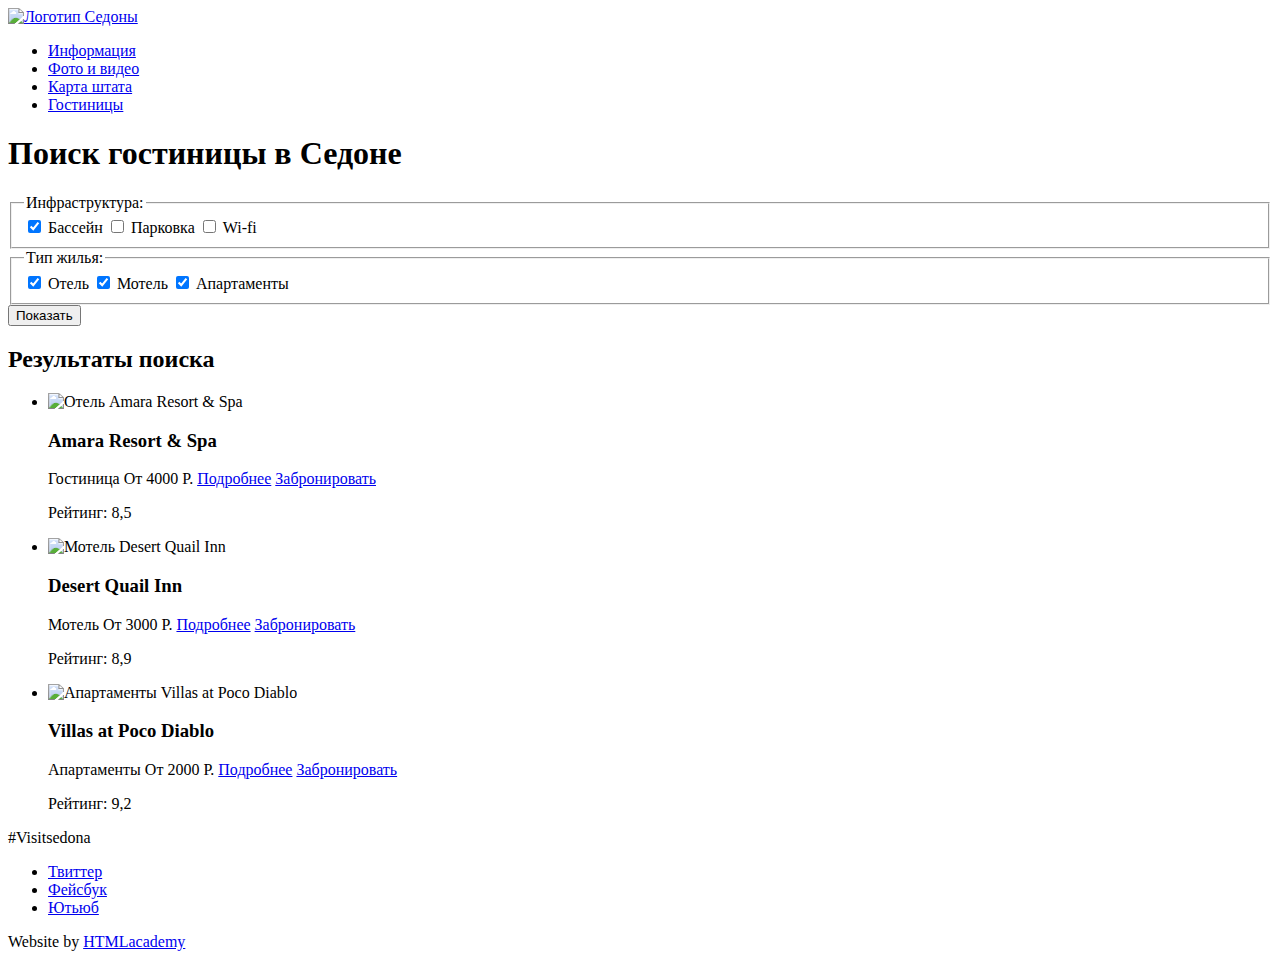
==== catalog.html @ b521d6c6 "Update catalog.html" ====
<!DOCTYPE html>
<html lang="ru">

<head>
    <meta charset="UTF-8">
    <title>Седона</title>
</head>

<body>
    <header class="main-header">
        <a href="index.html">
            <img src="#" width="137" height="70" alt="Логотип Седоны">
        </a>
        <nav class="main-navigation">
            <ul class="navigation-list">
                <li><a href="#">Информация</a></li>
                <li><a href="#">Фото и видео</a></li>
                <li><a href="#">Карта штата</a></li>
                <li><a href="#">Гостиницы</a></li>
            </ul>
        </nav>
    </header>

    <main class="catalog">
        <h1 class="visually-hidden">Поиск гостиницы в Седоне</h1>

        <section class="catalog-search">
            <!-- Фильтры поиска -->
            <form action="#" method="GET" class="search-filters" name="filters">
                <fieldset class="filter-infrastructure">
                    <legend class="filter-infrastructure-title">Инфраструктура:</legend>
                    <input id="pool-checkbox" type="checkbox" checked name="pool">
                    <label for="pool-checkbox">Бассейн</label>
                    <input id="parking-checkbox" type="checkbox" name="parking">
                    <label for="parking-checkbox">Парковка</label>
                    <input id="wifi-checkbox" type="checkbox"  name="wi-fi">
                    <label for="wifi-checkbox">Wi-fi</label>
                </fieldset>
                
                <fieldset class="filter-accommodation">
                    <legend class="filter-accommodation-title">Тип жилья:</legend>
                    <input id="hotel-checkbox" type="checkbox" checked name="hotel">
                    <label for="hotel-checkbox">Отель</label>
                    <input id="motel-checkbox" type="checkbox" checked name="motel">
                    <label for="motel-checkbox">Мотель</label>
                    <input id="apartments-checkbox" type="checkbox" checked name="apartments">
                    <label for="apartments-checkbox">Апартаменты</label> 
                </fieldset>
                <!-- Тут будет рейндж по стоимости в сутки -->
                <button type="submit">Показать</button>
            </form>
            
            <section class="search-sort">
                <!-- Тут будет сортировка по цене etc. -->
            </section>


            <h2 class="visually-hidden">Результаты поиска</h2>
            <ul class="search-results">
                <li class="search-results-item">
                    <article class="results-item-card">
                        <img src="#" width="135" height="90" alt="Отель Amara Resort & Spa">
                        <h3 class="item-card-title">Amara Resort & Spa</h3>
                        <span class="item-card-type">Гостиница</span>
                        <span class="item-card-cost">От 4000 Р.</span>
                        <a href="#" class="btn card-detail-btn">Подробнее</a>
                        <a href="#" class="btn card-book-btn">Забронировать</a>
                        <div class="results-item-rating">
                            <p class="item-rating-stars"></p>
                            <p class="item-rating-numbers">Рейтинг: 8,5</p>
                        </div>
                    </article>
                </li>
                <li class="search-results-item">
                    <article class="results-item-card">
                        <img src="#" width="135" height="90" alt="Мотель Desert Quail Inn">
                        <h3 class="item-card-title">Desert Quail Inn</h3>
                        <span class="item-card-type">Мотель</span>
                        <span class="item-card-cost">От 3000 Р.</span>
                        <a href="#" class="btn card-detail-btn">Подробнее</a>
                        <a href="#" class="btn card-book-btn">Забронировать</a>
                        <div class="results-item-rating">
                            <p class="item-rating-stars"></p>
                            <p class="item-rating-numbers">Рейтинг: 8,9</p>
                        </div>
                    </article>
                </li>
                <li class="search-results-item">
                    <article class="results-item-card">
                        <img src="#" width="135" height="90" alt="Апартаменты Villas at Poco Diablo">
                        <h3 class="item-card-title">Villas at Poco Diablo</h3>
                        <span class="item-card-type">Апартаменты</span>
                        <span class="item-card-cost">От 2000 Р.</span>
                        <a href="#" class="btn card-detail-btn">Подробнее</a>
                        <a href="#" class="btn card-book-btn">Забронировать</a>
                        <div class="results-item-rating">
                            <p class="item-rating-stars"></p>
                            <p class="item-rating-numbers">Рейтинг: 9,2</p>
                        </div>
                    </article>
                </li>
            </ul>
        </section>
    </main>
    <footer class="main-footer">
        <p class="social-tag">#Visitsedona</p>
        <ul class="socail-contacts">
            <li class="social-btn"><a href="#">Твиттер</a></li>
            <li class="social-btn"><a href="#">Фейсбук</a></li>
            <li class="social-btn"><a href="#">Ютьюб</a></li>
        </ul>
        <p class="copyright">
            <span>Website by</span>
            <a href="https://htmlacademy.ru/intensive/htmlcss">HTMLacademy</a>
        </p>
    </footer>
</body>
</html>
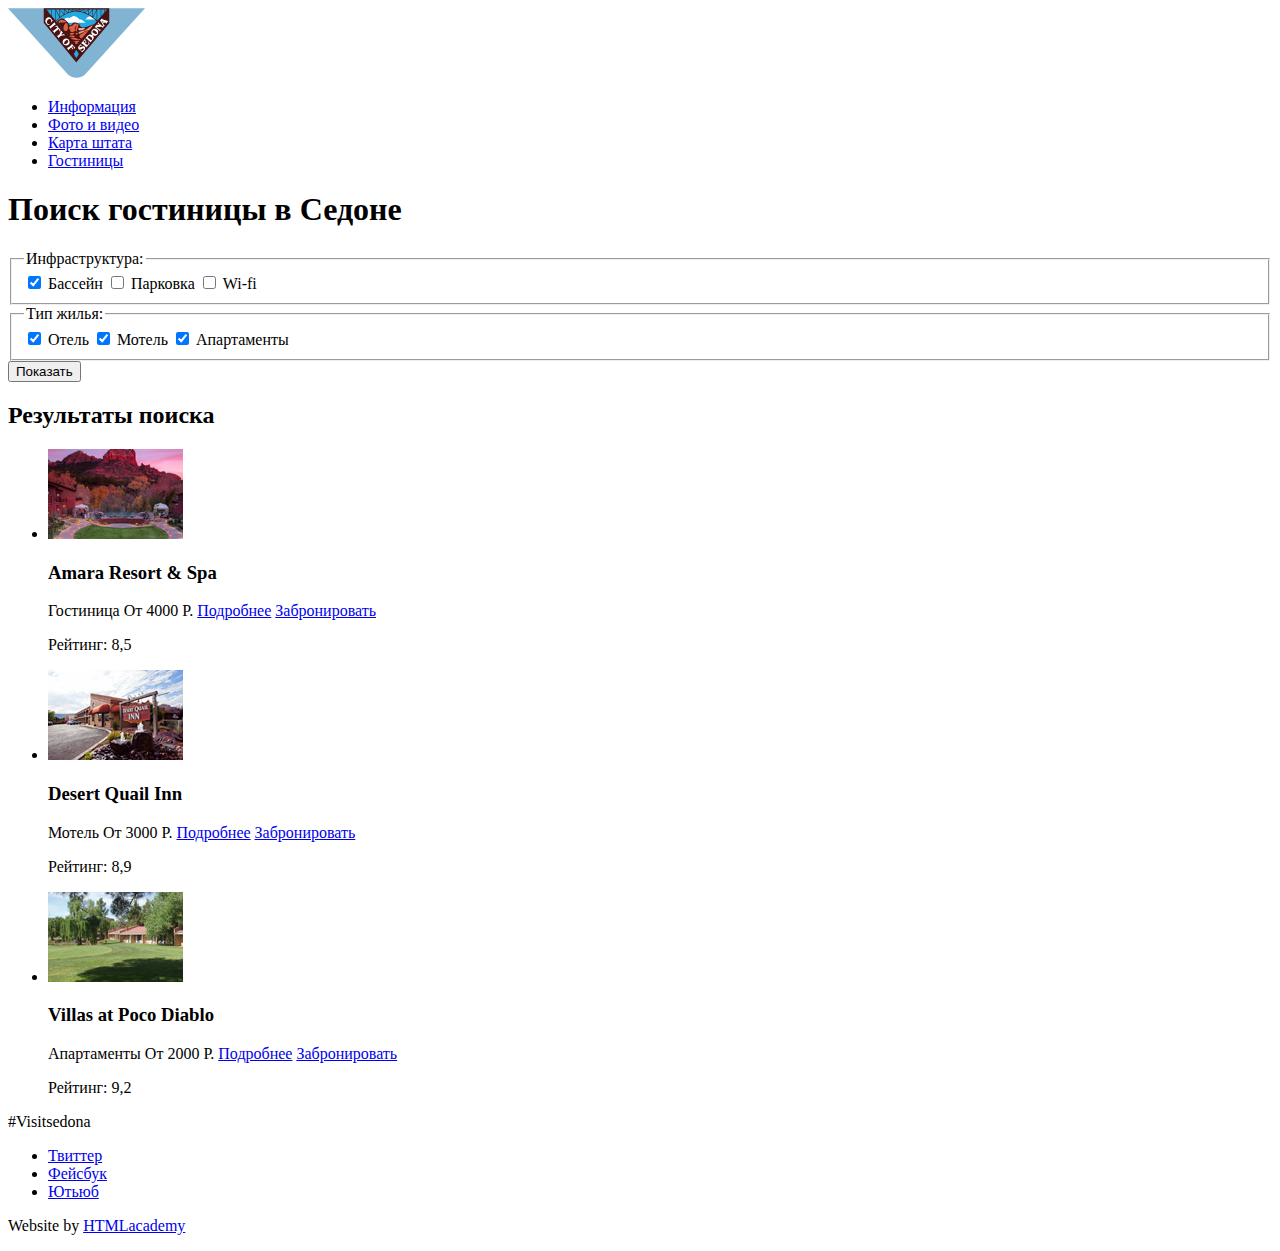
==== commit 1d23e82f: "Добавляет контентные изображения" ====
--- a/catalog.html
+++ b/catalog.html
@@ -9,7 +9,7 @@
 <body>
     <header class="main-header">
         <a href="index.html">
-            <img src="#" width="137" height="70" alt="Логотип Седоны">
+            <img src="img/logo-sedona.svg" width="137" height="70" alt="Логотип Седоны">
         </a>
         <nav class="main-navigation">
             <ul class="navigation-list">
@@ -59,7 +59,7 @@
             <ul class="search-results">
                 <li class="search-results-item">
                     <article class="results-item-card">
-                        <img src="#" width="135" height="90" alt="Отель Amara Resort & Spa">
+                        <img src="img/amara-resort.jpg" width="135" height="90" alt="Отель Amara Resort & Spa">
                         <h3 class="item-card-title">Amara Resort & Spa</h3>
                         <span class="item-card-type">Гостиница</span>
                         <span class="item-card-cost">От 4000 Р.</span>
@@ -73,7 +73,7 @@
                 </li>
                 <li class="search-results-item">
                     <article class="results-item-card">
-                        <img src="#" width="135" height="90" alt="Мотель Desert Quail Inn">
+                        <img src="img/desert-quail.jpg" width="135" height="90" alt="Мотель Desert Quail Inn">
                         <h3 class="item-card-title">Desert Quail Inn</h3>
                         <span class="item-card-type">Мотель</span>
                         <span class="item-card-cost">От 3000 Р.</span>
@@ -87,7 +87,7 @@
                 </li>
                 <li class="search-results-item">
                     <article class="results-item-card">
-                        <img src="#" width="135" height="90" alt="Апартаменты Villas at Poco Diablo">
+                        <img src="img/villas.jpg" width="135" height="90" alt="Апартаменты Villas at Poco Diablo">
                         <h3 class="item-card-title">Villas at Poco Diablo</h3>
                         <span class="item-card-type">Апартаменты</span>
                         <span class="item-card-cost">От 2000 Р.</span>
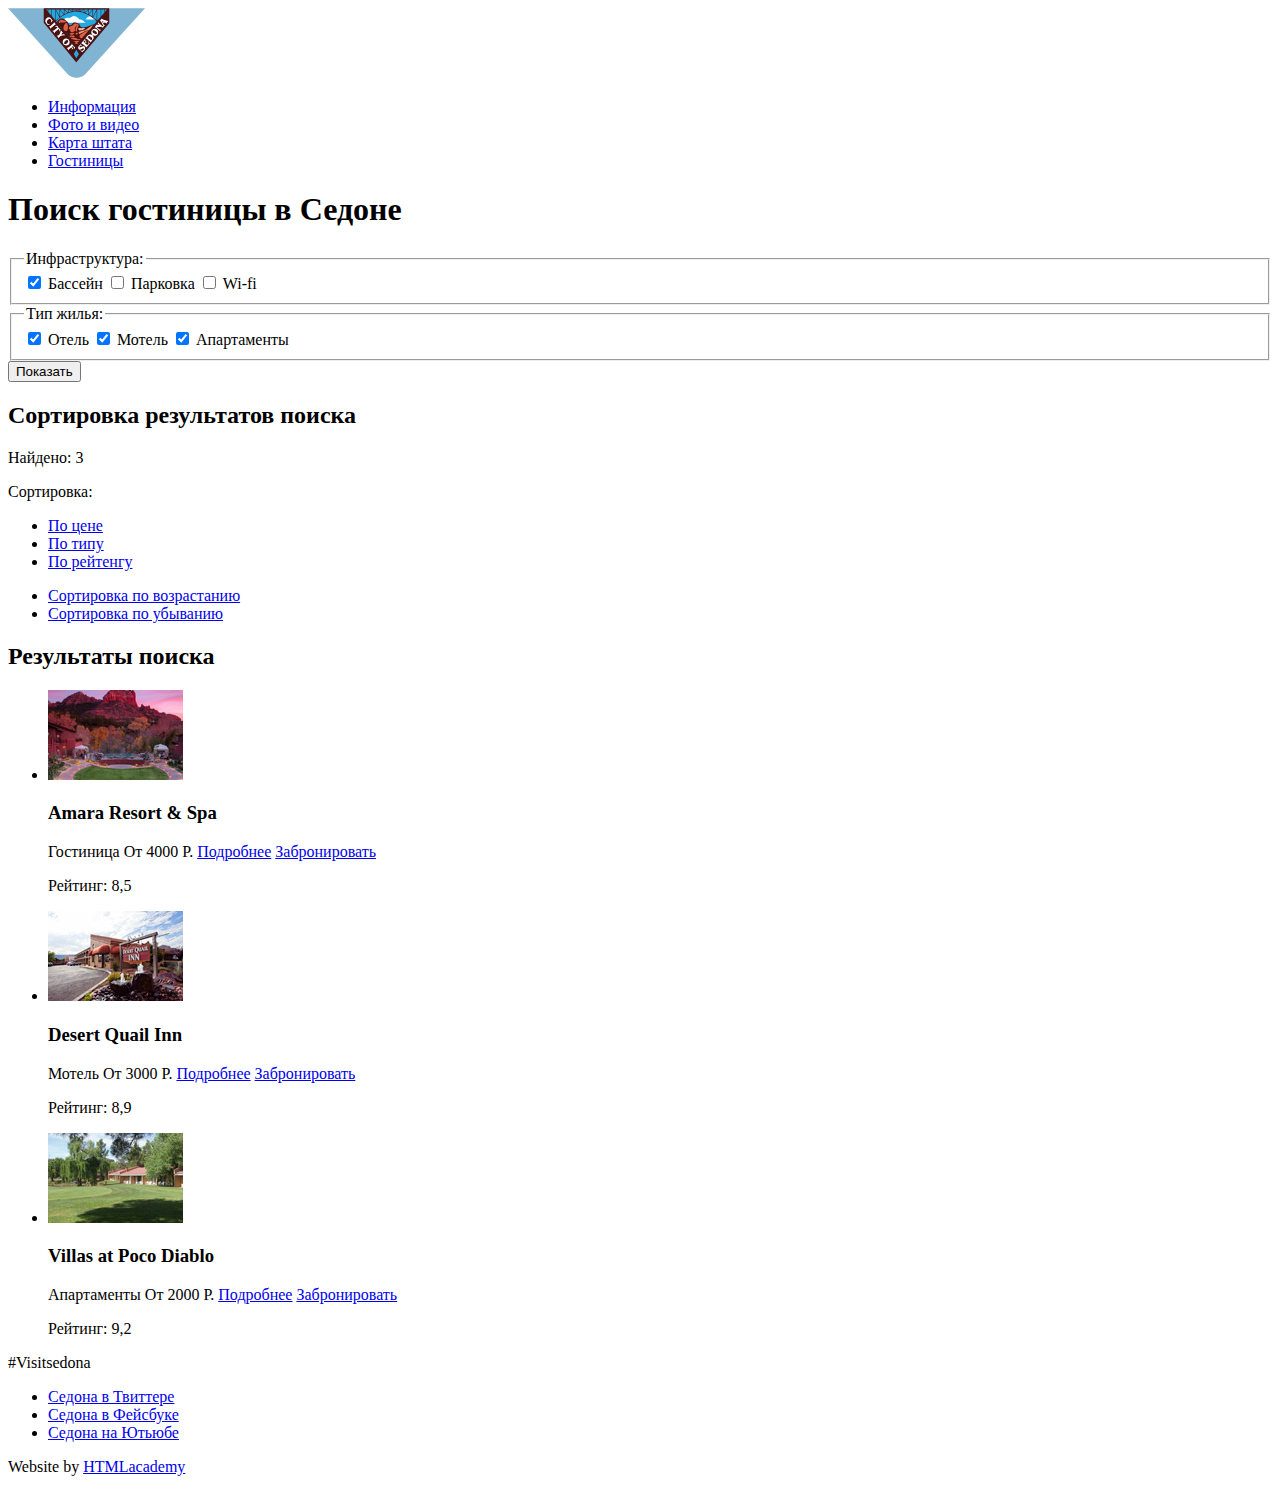
==== commit 9fcf0f70: "Update catalog.html" ====
--- a/catalog.html
+++ b/catalog.html
@@ -3,7 +3,7 @@
 
 <head>
     <meta charset="UTF-8">
-    <title>Седона</title>
+    <title>Седона каталог</title>
 </head>
 
 <body>
@@ -26,17 +26,17 @@
 
         <section class="catalog-search">
             <!-- Фильтры поиска -->
-            <form action="#" method="GET" class="search-filters" name="filters">
+            <form action="https://echo.htmlacademy.ru" method="GET" class="search-filters" name="filters">
                 <fieldset class="filter-infrastructure">
                     <legend class="filter-infrastructure-title">Инфраструктура:</legend>
                     <input id="pool-checkbox" type="checkbox" checked name="pool">
                     <label for="pool-checkbox">Бассейн</label>
                     <input id="parking-checkbox" type="checkbox" name="parking">
                     <label for="parking-checkbox">Парковка</label>
-                    <input id="wifi-checkbox" type="checkbox"  name="wi-fi">
+                    <input id="wifi-checkbox" type="checkbox" name="wi-fi">
                     <label for="wifi-checkbox">Wi-fi</label>
                 </fieldset>
-                
+
                 <fieldset class="filter-accommodation">
                     <legend class="filter-accommodation-title">Тип жилья:</legend>
                     <input id="hotel-checkbox" type="checkbox" checked name="hotel">
@@ -44,14 +44,26 @@
                     <input id="motel-checkbox" type="checkbox" checked name="motel">
                     <label for="motel-checkbox">Мотель</label>
                     <input id="apartments-checkbox" type="checkbox" checked name="apartments">
-                    <label for="apartments-checkbox">Апартаменты</label> 
+                    <label for="apartments-checkbox">Апартаменты</label>
                 </fieldset>
                 <!-- Тут будет рейндж по стоимости в сутки -->
                 <button type="submit">Показать</button>
             </form>
-            
-            <section class="search-sort">
-                <!-- Тут будет сортировка по цене etc. -->
+
+            <!--  сортировка по цене etc. -->
+            <section class="search-results-sort">
+                <h2 class="visually-hidden">Сортировка результатов поиска</h2>
+                <p class="results-sort-found">Найдено: 3</p>
+                <p class="results-sort-type">Сортировка:</p>
+                <ul class="sort-type-list">
+                    <li class="sort-type-item"><a href="#" class="sort-type-item-selected">По цене</a></li>
+                    <li class="sort-type-item"><a href="#">По типу</a></li>
+                    <li class="sort-type-item"><a href="#">По рейтенгу</a></li>
+                </ul>
+                <ul class="sort-buttons">
+                    <li class="sort-btn sort-low-to-hight"><a href="#">Сортировка по возрастанию</a></li>
+                    <li class="sort-btn sort-hight-to-low"><a href="#">Сортировка по убыванию</a></li>
+                </ul>
             </section>
 
 
@@ -105,9 +117,9 @@
     <footer class="main-footer">
         <p class="social-tag">#Visitsedona</p>
         <ul class="socail-contacts">
-            <li class="social-btn"><a href="#">Твиттер</a></li>
-            <li class="social-btn"><a href="#">Фейсбук</a></li>
-            <li class="social-btn"><a href="#">Ютьюб</a></li>
+            <li class="social-btn"><a href="#">Седона в Твиттере</a></li>
+            <li class="social-btn"><a href="#">Седона в Фейсбуке</a></li>
+            <li class="social-btn"><a href="#">Седона на Ютьюбе</a></li>
         </ul>
         <p class="copyright">
             <span>Website by</span>
@@ -115,4 +127,5 @@
         </p>
     </footer>
 </body>
+
 </html>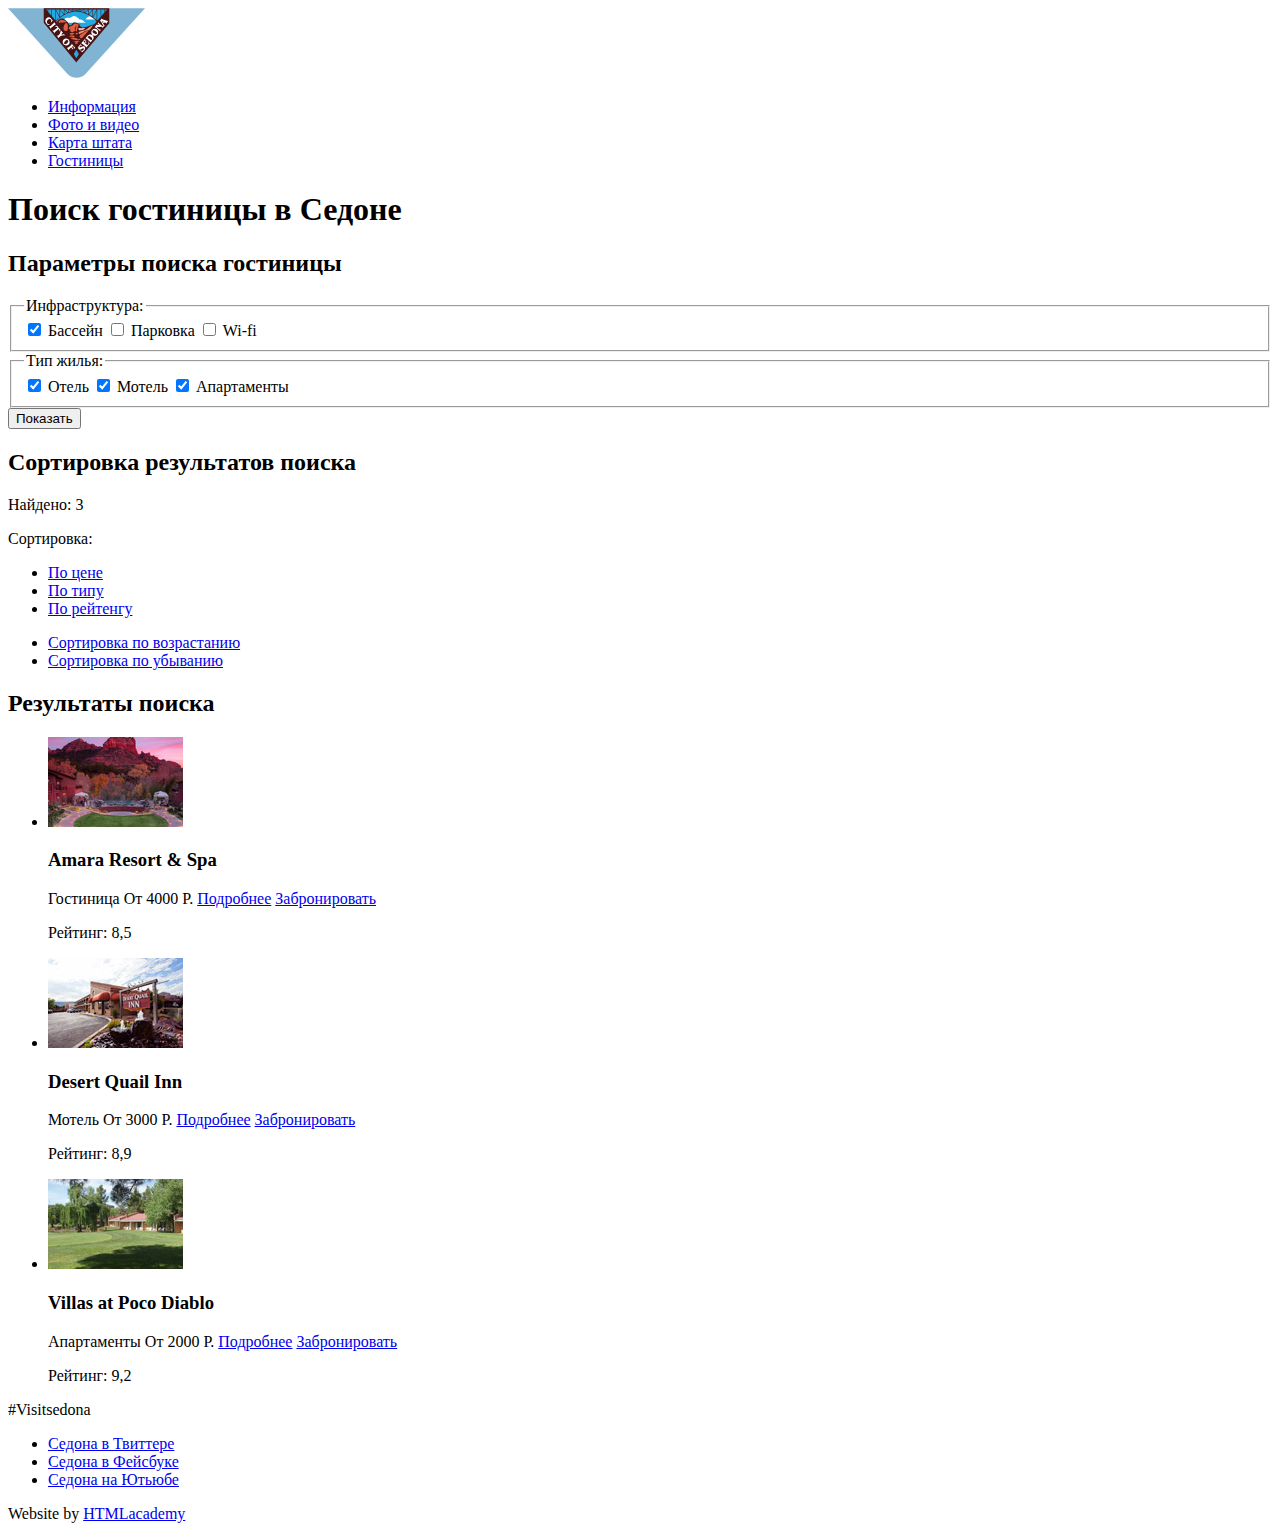
==== commit aba93ef3: "Update catalog.html" ====
--- a/catalog.html
+++ b/catalog.html
@@ -24,8 +24,9 @@
     <main class="catalog">
         <h1 class="visually-hidden">Поиск гостиницы в Седоне</h1>
 
+         <!-- Фильтры поиска -->
         <section class="catalog-search">
-            <!-- Фильтры поиска -->
+        <h2 class="visually-hidden">Параметры поиска гостиницы</h2>
             <form action="https://echo.htmlacademy.ru" method="GET" class="search-filters" name="filters">
                 <fieldset class="filter-infrastructure">
                     <legend class="filter-infrastructure-title">Инфраструктура:</legend>
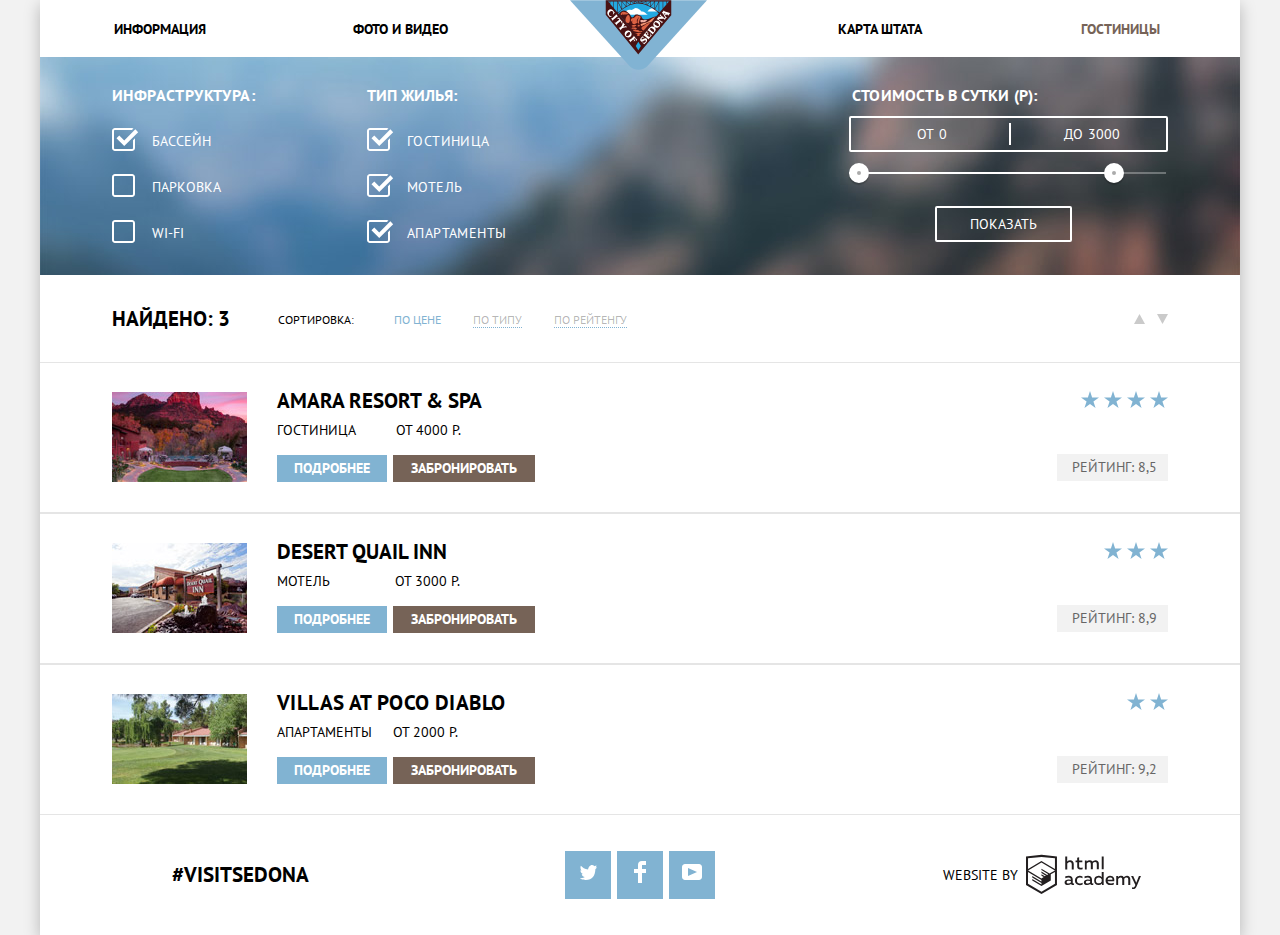
==== commit 37d63a61: "добавляет чекбоксы и фильтр" ====
--- a/catalog.html
+++ b/catalog.html
@@ -4,129 +4,219 @@
 <head>
     <meta charset="UTF-8">
     <title>Седона каталог</title>
+    <link href="css/normalize.css" rel="stylesheet">
+    <link href="css/index.css" rel="stylesheet">
+    <link href="https://fonts.googleapis.com/css?family=PT+Sans:400,700" rel="stylesheet">
 </head>
 
 <body>
-    <header class="main-header">
-        <a href="index.html">
-            <img src="img/logo-sedona.svg" width="137" height="70" alt="Логотип Седоны">
-        </a>
-        <nav class="main-navigation">
-            <ul class="navigation-list">
-                <li><a href="#">Информация</a></li>
-                <li><a href="#">Фото и видео</a></li>
-                <li><a href="#">Карта штата</a></li>
-                <li><a href="#">Гостиницы</a></li>
-            </ul>
-        </nav>
-    </header>
-
-    <main class="catalog">
-        <h1 class="visually-hidden">Поиск гостиницы в Седоне</h1>
-
-         <!-- Фильтры поиска -->
-        <section class="catalog-search">
-        <h2 class="visually-hidden">Параметры поиска гостиницы</h2>
-            <form action="https://echo.htmlacademy.ru" method="GET" class="search-filters" name="filters">
-                <fieldset class="filter-infrastructure">
-                    <legend class="filter-infrastructure-title">Инфраструктура:</legend>
-                    <input id="pool-checkbox" type="checkbox" checked name="pool">
-                    <label for="pool-checkbox">Бассейн</label>
-                    <input id="parking-checkbox" type="checkbox" name="parking">
-                    <label for="parking-checkbox">Парковка</label>
-                    <input id="wifi-checkbox" type="checkbox" name="wi-fi">
-                    <label for="wifi-checkbox">Wi-fi</label>
-                </fieldset>
-
-                <fieldset class="filter-accommodation">
-                    <legend class="filter-accommodation-title">Тип жилья:</legend>
-                    <input id="hotel-checkbox" type="checkbox" checked name="hotel">
-                    <label for="hotel-checkbox">Отель</label>
-                    <input id="motel-checkbox" type="checkbox" checked name="motel">
-                    <label for="motel-checkbox">Мотель</label>
-                    <input id="apartments-checkbox" type="checkbox" checked name="apartments">
-                    <label for="apartments-checkbox">Апартаменты</label>
-                </fieldset>
-                <!-- Тут будет рейндж по стоимости в сутки -->
-                <button type="submit">Показать</button>
-            </form>
-
-            <!--  сортировка по цене etc. -->
-            <section class="search-results-sort">
-                <h2 class="visually-hidden">Сортировка результатов поиска</h2>
-                <p class="results-sort-found">Найдено: 3</p>
-                <p class="results-sort-type">Сортировка:</p>
-                <ul class="sort-type-list">
-                    <li class="sort-type-item"><a href="#" class="sort-type-item-selected">По цене</a></li>
-                    <li class="sort-type-item"><a href="#">По типу</a></li>
-                    <li class="sort-type-item"><a href="#">По рейтенгу</a></li>
+    <div class="layout">
+        <header class="main-header">
+            <a href="index.html" class="logo">
+                <img src="img/logo-sedona.svg" width="137" height="70" alt="Логотип Седоны">
+            </a>
+            <nav class="main-navigation">
+                <ul class="navigation-list">
+                    <li><a href="#">Информация</a></li>
+                    <li><a href="#">Фото и видео</a></li>
+                    <li></li>
+                    <li><a href="#">Карта штата</a></li>
+                    <li><a href="#" class="active">Гостиницы</a></li>
                 </ul>
-                <ul class="sort-buttons">
-                    <li class="sort-btn sort-low-to-hight"><a href="#">Сортировка по возрастанию</a></li>
-                    <li class="sort-btn sort-hight-to-low"><a href="#">Сортировка по убыванию</a></li>
+            </nav>
+        </header>
+
+        <main class="inner-page">
+            <h1 class="visually-hidden">Поиск гостиницы в Седоне</h1>
+
+            <!-- Фильтры поиска -->
+            <section class="catalog-search">
+                <h2 class="visually-hidden">Параметры поиска гостиницы</h2>
+                <form action="https://echo.htmlacademy.ru" method="GET" class="search-filters" name="filters">
+                    <div class="filter-column">
+                        <fieldset class="filter-infrastructure">
+                            <legend class="filter-infrastructure-title">Инфраструктура:</legend>
+                            <ul class="filter-infrastructure-list">
+                                <li class="filter-infrastructure-item">
+                                    <input class="visually-hidden filter-checkbox" id="pool-checkbox" type="checkbox" checked name="pool">
+                                    <label for="pool-checkbox">Бассейн</label>
+                                </li>
+                                <li class="filter-infrastructure-item">
+                                    <input class="visually-hidden filter-checkbox" id="parking-checkbox" type="checkbox" name="parking">
+                                    <label for="parking-checkbox">Парковка</label>
+                                </li>
+                                <li class="filter-infrastructure-item">
+                                    <input class="visually-hidden filter-checkbox" id="wifi-checkbox" type="checkbox" name="wi-fi">
+                                    <label for="wifi-checkbox">Wi-fi</label>
+                                </li>
+                            </ul>
+                        </fieldset>
+
+                        <fieldset class="filter-accommodation">
+                            <legend class="filter-accommodation-title">Тип жилья:</legend>
+                            <ul class="filter-accommodation-list">
+                                <li class="filter-accommodation-item">
+                                    <input class="visually-hidden filter-checkbox" id="hotel-checkbox" type="checkbox" checked name="hotel">
+                                    <label for="hotel-checkbox">Гостиница</label>
+                                </li>
+                                <li class="filter-accommodation-item">
+                                    <input class="visually-hidden filter-checkbox" id="motel-checkbox" type="checkbox" checked name="motel">
+                                    <label for="motel-checkbox">Мотель</label>
+                                </li>
+                                <li class="filter-accommodation-item">
+                                    <input class="visually-hidden filter-checkbox" id="apartments-checkbox" type="checkbox" checked name="apartments">
+                                    <label for="apartments-checkbox">Апартаменты</label>
+                                </li>
+                            </ul>
+                        </fieldset>
+                    </div>
+                    <!-- Тут будет рейндж по стоимости в сутки -->
+                    <div class="filter-range">
+                        <div class="range-title">Стоимость в сутки (Р):</div>
+                        <div class="prise-controls">
+                            <label>От<input type="text" name="min-price" class="min-price" value="0"></label>
+                            <label>До<input type="text" name="max-price" class="max-price" value="3000"></label>
+                        </div>
+                        <div class="range-controls">
+                            <div class="scale">
+                                <div class="bar"></div>
+                            </div>
+                            <div class="range-toggle toggle-min"></div>
+                            <div class="range-toggle toggle-max"></div>
+                        </div>
+                        <button type="submit" class="btn filter-btn">Показать</button>
+                    </div>
+                </form>
+
+                <!--  сортировка по цене etc. -->
+                <section class="search-results-sort">
+                    <h2 class="visually-hidden">Сортировка результатов поиска</h2>
+                    <p class="results-sort-found">Найдено: 3</p>
+                    <p class="results-sort-type">Сортировка:</p>
+                    <ul class="sort-type-list">
+                        <li class="sort-type-item"><a href="#" class="sort-type-item-selected">По цене</a></li>
+                        <li class="sort-type-item"><a href="#">По типу</a></li>
+                        <li class="sort-type-item"><a href="#">По рейтенгу</a></li>
+                    </ul>
+                    <ul class="sort-buttons">
+                        <li class="sort-btn sort-low-to-hight">
+                            <a href="#" class="sort-btn-link">
+                                <span class="visually-hidden">Сортировка по возрастанию</span>
+                                <svg xmlns="http://www.w3.org/2000/svg" width="11" height="10" viewBox="0 0 11 10"><path fill="#cacaca" d="M5.5 0L0 10h11z"/></svg>
+                            </a>
+                        </li>
+                        <li class="sort-btn sort-hight-to-low">
+                            <a href="#" class="sort-btn-link">
+                                <span class="visually-hidden">Сортировка по убыванию</span>
+                                <svg xmlns="http://www.w3.org/2000/svg" width="11" height="10" viewBox="0 0 11 10"><path fill="#cacaca" d="M5.5 10L0 0h11"/></svg>
+                            </a>
+                        </li>
+                    </ul>
+                </section>
+
+
+                <h2 class="visually-hidden">Результаты поиска</h2>
+                <ul class="search-results">
+                    <li class="search-results-item">
+                        <article class="results-item-card">
+                            <div class="item-card-column">
+                                <img src="img/amara-resort.jpg" width="135" height="90" alt="Отель Amara Resort & Spa">
+                                <div class="item-card-inner-wrapper">
+                                    <h3 class="item-card-title">Amara Resort & Spa</h3>
+                                    <span class="item-card-type">Гостиница</span>
+                                    <span class="item-card-cost">От 4000 Р.</span>
+                                    <a href="#" class="btn card-detail-btn">Подробнее</a>
+                                    <a href="#" class="btn card-book-btn">Забронировать</a>
+                                </div>
+                            </div>
+                            <div class="results-item-rating">
+                                <p class="item-rating-stars">
+                                    <span class="rating-star"></span>
+                                    <span class="rating-star"></span>
+                                    <span class="rating-star"></span>
+                                    <span class="rating-star"></span>
+                                </p>
+                                <p class="item-rating-numbers">Рейтинг: 8,5</p>
+                            </div>
+                        </article>
+                    </li>
+                    <li class="search-results-item">
+                        <article class="results-item-card">
+                            <div class="item-card-column">
+                                <img src="img/desert-quail.jpg" width="135" height="90" alt="Мотель Desert Quail Inn">
+                                <div class="item-card-inner-wrapper">
+                                    <h3 class="item-card-title">Desert Quail Inn</h3>
+                                    <span class="item-card-type">Мотель</span>
+                                    <span class="item-card-cost">От 3000 Р.</span>
+                                    <a href="#" class="btn card-detail-btn">Подробнее</a>
+                                    <a href="#" class="btn card-book-btn">Забронировать</a>
+                                </div>
+                            </div>
+                            <div class="results-item-rating">
+                                <p class="item-rating-stars">
+                                    <span class="rating-star"></span>
+                                    <span class="rating-star"></span>
+                                    <span class="rating-star"></span>
+                                </p>
+                                <p class="item-rating-numbers">Рейтинг: 8,9</p>
+                            </div>
+                        </article>
+                    </li>
+                    <li class="search-results-item">
+                        <article class="results-item-card">
+                            <div class="item-card-column">
+                                <img src="img/villas.jpg" width="135" height="90" alt="Апартаменты Villas at Poco Diablo">
+                                <div class="item-card-inner-wrapper">
+                                    <h3 class="item-card-title">Villas at Poco Diablo</h3>
+                                    <span class="item-card-type">Апартаменты</span>
+                                    <span class="item-card-cost">От 2000 Р.</span>
+                                    <a href="#" class="btn card-detail-btn">Подробнее</a>
+                                    <a href="#" class="btn card-book-btn">Забронировать</a>
+                                </div>
+                            </div>
+                            <div class="results-item-rating">
+                                <p class="item-rating-stars">
+                                    <span class="rating-star"></span>
+                                    <span class="rating-star"></span>
+                                </p>
+                                <p class="item-rating-numbers">Рейтинг: 9,2</p>
+                            </div>
+                        </article>
+                    </li>
                 </ul>
             </section>
-
-
-            <h2 class="visually-hidden">Результаты поиска</h2>
-            <ul class="search-results">
-                <li class="search-results-item">
-                    <article class="results-item-card">
-                        <img src="img/amara-resort.jpg" width="135" height="90" alt="Отель Amara Resort & Spa">
-                        <h3 class="item-card-title">Amara Resort & Spa</h3>
-                        <span class="item-card-type">Гостиница</span>
-                        <span class="item-card-cost">От 4000 Р.</span>
-                        <a href="#" class="btn card-detail-btn">Подробнее</a>
-                        <a href="#" class="btn card-book-btn">Забронировать</a>
-                        <div class="results-item-rating">
-                            <p class="item-rating-stars"></p>
-                            <p class="item-rating-numbers">Рейтинг: 8,5</p>
-                        </div>
-                    </article>
+        </main>
+        <footer class="main-footer inner-footer">
+            <p class="social-tag">#Visitsedona</p>
+            <ul class="socail-contacts">
+                <li class="social-btn">
+                    <a href="#">
+                        <span class="visually-hidden">Седона в Твиттере</span>
+                        <svg xmlns="http://www.w3.org/2000/svg" xmlns:xlink="http://www.w3.org/1999/xlink" width="17" height="15" viewBox="0 0 17 15"><path fill="#FFF" d="M10.95.144c1.685-.496 2.984.27 3.577 1.179.673-.231 1.331-.481 2.011-.708a2.345 2.345 0 0 1-.857 1.768c.685.17 1.304-.491 1.304-.491-.169 1-1.006 1.788-1.563 2.024-.231 6.75-3.175 11.217-10.077 11.082h-.446c-.41 0-4.164-.46-4.898-1.887 2.271.196 3.893-.422 4.693-1.177-.96-.3-2.679-.477-2.979-2.95.349.106.564.228 1.19.119C1.705 8.247.374 7.53.448 5.33c.285.328 1.067.536 1.34.472C1.085 5.561-.182 2.442.894.85c1.818 1.854 3.735 3.606 7.152 3.773C8.254 2.33 9.183.793 10.95.144z"/></svg> 
+                    </a>
                 </li>
-                <li class="search-results-item">
-                    <article class="results-item-card">
-                        <img src="img/desert-quail.jpg" width="135" height="90" alt="Мотель Desert Quail Inn">
-                        <h3 class="item-card-title">Desert Quail Inn</h3>
-                        <span class="item-card-type">Мотель</span>
-                        <span class="item-card-cost">От 3000 Р.</span>
-                        <a href="#" class="btn card-detail-btn">Подробнее</a>
-                        <a href="#" class="btn card-book-btn">Забронировать</a>
-                        <div class="results-item-rating">
-                            <p class="item-rating-stars"></p>
-                            <p class="item-rating-numbers">Рейтинг: 8,9</p>
-                        </div>
-                    </article>
+                <li class="social-btn">
+                    <a href="#">
+                        <span class="visually-hidden">Седона в Фейсбуке</span>
+                        <svg xmlns="http://www.w3.org/2000/svg" width="12" height="22" viewBox="0 0 12 22"><path fill="#FFF" d="M12 4V0H8a4 4 0 0 0-4 4v4H0v4h4v10h4V12h4V8H8V4h4z"/></svg>
+                     </a>
                 </li>
-                <li class="search-results-item">
-                    <article class="results-item-card">
-                        <img src="img/villas.jpg" width="135" height="90" alt="Апартаменты Villas at Poco Diablo">
-                        <h3 class="item-card-title">Villas at Poco Diablo</h3>
-                        <span class="item-card-type">Апартаменты</span>
-                        <span class="item-card-cost">От 2000 Р.</span>
-                        <a href="#" class="btn card-detail-btn">Подробнее</a>
-                        <a href="#" class="btn card-book-btn">Забронировать</a>
-                        <div class="results-item-rating">
-                            <p class="item-rating-stars"></p>
-                            <p class="item-rating-numbers">Рейтинг: 9,2</p>
-                        </div>
-                    </article>
+                <li class="social-btn">
+                    <a href="#">
+                         <span class="visually-hidden">Седона на Ютьюбе</span>
+                         <svg xmlns="http://www.w3.org/2000/svg" xmlns:xlink="http://www.w3.org/1999/xlink" width="20" height="16" viewBox="0 0 20 16"><path fill="#FFF" d="M17 0H3C1.35 0 0 1.35 0 3v10c0 1.65 1.35 3 3 3h14c1.65 0 3-1.35 3-3V3c0-1.65-1.35-3-3-3zM6.027 11.998V4.002L15.014 8l-8.987 3.998z"/></svg>
+                    </a>
                 </li>
             </ul>
-        </section>
-    </main>
-    <footer class="main-footer">
-        <p class="social-tag">#Visitsedona</p>
-        <ul class="socail-contacts">
-            <li class="social-btn"><a href="#">Седона в Твиттере</a></li>
-            <li class="social-btn"><a href="#">Седона в Фейсбуке</a></li>
-            <li class="social-btn"><a href="#">Седона на Ютьюбе</a></li>
-        </ul>
-        <p class="copyright">
-            <span>Website by</span>
-            <a href="https://htmlacademy.ru/intensive/htmlcss">HTMLacademy</a>
-        </p>
-    </footer>
+            <p class="copyright">
+                <span>Website by</span>
+                <a href="https://htmlacademy.ru/intensive/htmlcss" class="copyright-logo">
+                    <span class="visually-hidden">HTMLacademy</span>
+                      <svg id="Layer_1" data-name="Layer 1" xmlns="http://www.w3.org/2000/svg" width="115" height="41" viewBox="0 0 108.08 36.85"><title>logo-htmlacademy-small1</title><path d="M44.61,26.88a2,2,0,0,0,.55-0.1v1.33a3.25,3.25,0,0,1-1.18.21,1.67,1.67,0,0,1-1.67-1,4.84,4.84,0,0,1-3.14,1.08c-1.51,0-2.91-.83-2.91-2.55,0-2.13,2-2.79,3.71-2.79a11.08,11.08,0,0,1,2.17.25v-0.3c0-1-.76-1.77-2.19-1.77a7.42,7.42,0,0,0-3,.64v-1.7a10.21,10.21,0,0,1,3.19-.55c2.36,0,3.81,1.12,3.81,3.65v3a0.54,0.54,0,0,0,.49.59h0.17Zm-6.44-1.13A1.35,1.35,0,0,0,39.63,27h0.11a3.39,3.39,0,0,0,2.41-1V24.58a9.72,9.72,0,0,0-1.81-.21c-1,0-2.16.33-2.16,1.38h0Zm12.36-6.11a5,5,0,0,1,2.57.64V22a4.08,4.08,0,0,0-2.3-.7,2.75,2.75,0,1,0,0,5.49,5,5,0,0,0,2.43-.64v1.71a6.27,6.27,0,0,1-2.76.57A4.21,4.21,0,0,1,46,24.51q0-.21,0-0.41a4.32,4.32,0,0,1,4.18-4.46h0.38Zm12.17,7.24a2,2,0,0,0,.55-0.1v1.33a3.25,3.25,0,0,1-1.18.21,1.67,1.67,0,0,1-1.67-1,4.84,4.84,0,0,1-3.14,1.08c-1.51,0-2.91-.83-2.91-2.55,0-2.13,2-2.79,3.71-2.79a11.08,11.08,0,0,1,2.17.25v-0.3c0-1-.76-1.77-2.19-1.77a7.42,7.42,0,0,0-3,.64v-1.7a10.21,10.21,0,0,1,3.19-.55c2.36,0,3.81,1.12,3.81,3.65v3a0.54,0.54,0,0,0,.49.59h0.17Zm-6.44-1.13A1.35,1.35,0,0,0,57.73,27h0.11a3.39,3.39,0,0,0,2.41-1V24.58a9.72,9.72,0,0,0-1.81-.21c-1.06,0-2.16.33-2.16,1.38h0ZM73,16V28.2H71.35V26.88a3.88,3.88,0,0,1-3.19,1.54,4.4,4.4,0,0,1,0-8.78,3.81,3.81,0,0,1,3,1.3V16H73Zm-4.53,5.22a2.76,2.76,0,1,0,0,5.52A2.86,2.86,0,0,0,71.15,25V23A2.91,2.91,0,0,0,68.49,21.27ZM79,19.64c3.31,0,4.46,2.68,3.92,5.09H76.7c0.21,1.5,1.67,2.11,3.19,2.11a6.11,6.11,0,0,0,2.64-.59v1.6a7.14,7.14,0,0,1-3,.57C77,28.42,74.78,27,74.78,24a4.18,4.18,0,0,1,4-4.39H79Zm0.09,1.54a2.28,2.28,0,0,0-2.44,2.1v0.06H81.3A2,2,0,0,0,79.13,21.18Zm5.73,7V19.87h1.65v1a3.81,3.81,0,0,1,2.78-1.27A2.86,2.86,0,0,1,91.89,21a4.12,4.12,0,0,1,2.91-1.33A3.06,3.06,0,0,1,98,23V28.2h-1.9V23.05a1.59,1.59,0,0,0-1.42-1.75H94.42a2.8,2.8,0,0,0-2.07,1.12V28.2h-1.9V23.05A1.59,1.59,0,0,0,89,21.31H88.8a3,3,0,0,0-2.21,1.29v5.63H84.86Zm21.31-8.33h1.9l-3.91,9.46c-0.9,2.17-2.09,2.86-3.35,2.86a4.76,4.76,0,0,1-1.1-.14V30.46a2.86,2.86,0,0,0,.85.12c0.9,0,1.58-.64,2.07-1.9l0.17-.42-4-8.4h2l2.86,6.29ZM38.73,1.46V6.22a3.81,3.81,0,0,1,2.7-1.14,3.25,3.25,0,0,1,3.44,3.4v5.15H43V8.72a1.81,1.81,0,0,0-1.61-2h-0.3a2.93,2.93,0,0,0-2.32,1.39v5.52h-1.9V1.46h1.9ZM49.94,2.31v3h3V6.91h-3v3.81c0,1.1.5,1.46,1.58,1.46a4.49,4.49,0,0,0,1.69-.33v1.6A6.8,6.8,0,0,1,51,13.8a2.55,2.55,0,0,1-2.86-2.74V6.89H46.58V5.26h1.5V2.74Zm5.4,11.31V5.28H57v1A3.81,3.81,0,0,1,59.77,5a2.86,2.86,0,0,1,2.6,1.33A4.12,4.12,0,0,1,65.28,5,3.06,3.06,0,0,1,68.44,8.4v5.21h-1.9V8.46a1.59,1.59,0,0,0-1.42-1.75H64.89a2.8,2.8,0,0,0-2.07,1.12v5.78h-1.9V8.46A1.59,1.59,0,0,0,59.5,6.71H59.27A3,3,0,0,0,57.06,8v5.63H55.34ZM71.17,1.45H73V13.6H71.17V1.45ZM14.71,0H14.55L0,1.54V28.21l14.55,8.66,14.55-8.66V1.54Zm12.5,27.1L14.55,34.64,1.9,27.12V16.18l12.59,7.5V25L5.86,19.9v1.31l8.68,5.21v1.39L5.87,22.65V24l8.68,5.21,8.75-5.24V18.31L27.2,16V27.12Zm0-12.53-3.48,2-1.6,1L14.51,13v1.31L21,18.23H21l-0.14.09-1,.54-5.37-3.2V17l4.24,2.52-1,.67-3.2-1.9v1.31l2.1,1.24L14.5,22.1,2,14.65,14.51,7.11Zm0-1.32L14.49,5.76,1.91,13.25v-10L14.56,1.92,27.21,3.25v10h0Z" transform="translate(0 -0.02)" fill="#231f20"/></svg>  
+                </a>
+            </p>
+        </footer>
+    </div>
 </body>
 
 </html>--- a/css/index.css
+++ b/css/index.css
@@ -0,0 +1,1098 @@
+html {
+    box-sizing: border-box;
+}
+*, 
+*::before,
+*::after { 
+    box-sizing: inherit; 
+}
+
+body {
+    margin: 0;
+    font-size: 14px;
+    font-family: "PT Sans", "Arial", sans-serif;
+    line-height: 21px;
+    text-transform: uppercase;
+    color: #000000;
+    background-color: #f2f2f2;
+}
+
+.visually-hidden {
+    width: 1px;
+    height: 1px;
+    margin: -1px;
+    position: absolute;
+    clip: rect(0 0 0 0);
+}
+
+.layout {
+    width: 1200px;
+    margin: 0 auto;
+    box-shadow: 0px 5px 15px 0 rgba(0, 1, 1, 0.25);
+}
+
+.main-header { 
+    display: flex;
+    flex-direction: row;
+    position: relative;
+    background-color: #ffffff;
+}
+
+.main-header .logo {
+    width: 239px;
+    position: absolute;
+    top: 0;
+    left: 530px;
+    z-index: 10;
+}
+
+
+.navigation-list {
+    display: flex;
+    flex-direction: row;
+    flex-wrap: wrap;
+    padding: 0;
+    margin: 0;
+    justify-content: space-between;
+    list-style: none;
+}
+
+.navigation-list li:empty {
+    width: 240px;
+    padding-top: 15px;
+    padding-bottom: 15px; 
+}
+
+.navigation-list a {
+    display: block;
+    width: 240px;
+    padding-top: 16px;
+    padding-bottom: 15px;
+    font-weight: bold;
+    font-size: 14px;
+    line-height: 26px;
+    text-align: center;
+    text-decoration: none;
+    color: #000000;
+}
+
+
+.navigation-list a:hover {
+    color: #81b3d2;
+}
+
+.navigation-list a:active {
+    color: rgba(0, 0, 0, 0.3);
+}
+
+a.active {
+    color: #766357;
+}
+
+.page-top-background {
+    height: 508px;
+    margin: 0;
+    position: relative;
+    background:
+    url("../img/intro-mask.svg") no-repeat 50% 451px,
+    url("../img/background_big.jpg") no-repeat 50% -56px;
+}
+
+.page-top-background::after {
+    width: 459px;
+    height: 353px;
+    position: absolute;
+    top: 76px;
+    left: 371px;
+    background: url("../img/intro-welcome.svg") no-repeat;
+    content: "";
+
+}
+
+.advantages {
+    background-color: #ffffff;  
+}
+
+.promo-container {
+    width: 576px;
+    margin: 0 auto;
+}
+.promo-heading {
+    display: inline-block;
+    margin-top: 61px;
+    font-weight: bold;
+    font-size: 21px;
+    line-height: 26px;
+    text-align: center;
+    color: #000000;
+}
+
+.promo-content {
+    margin: 0;
+    margin-top: 27px;
+    font-size: 14px;
+    line-height: 26px;
+    text-align: center;
+    color: #333333;
+}
+
+.advantages-list {
+    display: flex;
+    flex-wrap: wrap;
+    padding: 0;
+    margin: 0;
+    margin-top: 51px;
+    font-size: 14px;
+    line-height: 21px;
+    list-style: none;
+}
+
+.advantages-list-item {
+    display: flex;
+    flex-wrap: wrap;
+
+
+}
+.advantages-list-item:nth-child(3),
+.advantages-list-item:nth-child(4),
+.advantages-list-item:nth-child(5) {
+    width: 400px;
+}
+
+.list-item-content {
+    width: 400px;
+    padding-top: 48px;
+    padding-right: 60px;
+    padding-bottom: 59px;
+    padding-left: 60px;   
+}
+
+.item-content-title {
+    width: 155px;
+    margin: 0 auto;
+    font-weight: bold;
+    font-size: 21px;
+    line-height: 21px;
+    text-align: center;
+    color: #000000; 
+}
+
+.item-content-number {
+    display: block;
+    margin-top: 23px;
+    position: relative;
+    text-align: center;
+}
+
+.item-content-number::before {
+    width: 9px;
+    height: 2px;
+    position: absolute;
+    top: 10px;
+    left: 115px;
+    background-color: #bcd6e7;
+    content: "";
+}
+
+.advantages-list-item:nth-child(3) .item-content-number::before {
+    background-color: #979797; 
+}
+.advantages-list-item:nth-child(4) .item-content-number::before {
+    background-color: #979797; 
+}
+.advantages-list-item:nth-child(5) .item-content-number::before {
+    background-color: #979797; 
+}
+
+.item-content-number::after {
+    width: 9px;
+    height: 2px;
+    position: absolute;
+    top: 10px;
+    left: 156px;
+    background-color: #bcd6e7;
+    content: "";
+}
+
+.advantages-list-item:nth-child(3) .item-content-number::after {
+    background-color: #979797; 
+}
+
+.advantages-list-item:nth-child(4) .item-content-number::after {
+    background-color: #979797; 
+}
+
+.advantages-list-item:nth-child(5) .item-content-number::after {
+    background-color: #979797; 
+}
+
+.advantages-list-item:first-child .list-item-content, 
+.advantages-list-item:first-child .item-content-title,
+.advantages-list-item:first-child .item-content-description {
+    color: #ffffff;
+    background-color: #81b3d2;
+}
+
+.advantages-list-item:nth-child(2) .list-item-content, 
+.advantages-list-item:nth-child(2) .item-content-title,
+.advantages-list-item:nth-child(2) .item-content-description {
+    color: #ffffff;
+    background-color: #81b3d2;
+}
+
+.advantages-list-item:nth-child(n+3) {
+    color: #000000;
+    background-color: #eeeeee;  
+}
+
+.advantages-list-item:nth-child(2) .list-item-content {
+    order: 1;
+}
+
+.item-content-description {
+    margin: 0;
+    margin-top: 21px;
+    text-align: center;
+    color: #333333;
+}
+
+
+.advantages-description-list {
+    display: flex;
+    padding: 0;
+    margin: 0;
+    list-style: none;
+}
+
+.description-list-item {
+    width: 400px;
+    padding-top: 161px;
+    padding-right: 60px;
+    padding-bottom: 82px;
+    padding-left: 57px;
+
+}
+
+.description-list-item h4 {
+    margin: 0;
+    font-weight: bold;
+    font-size: 21px;
+    line-height: 21px;
+    text-align: center;
+    color: #000000;
+}
+
+.list-item-accommodation {
+    position: relative;
+}
+
+.description-list-item .list-item-accommodation::before {
+    width: 75px;
+    height: 72px;
+    position: absolute;
+    top: -102px;
+    left: 105px;
+    background: url("../img/icon-1.svg") no-repeat;
+    content: "";    
+}
+
+.list-item-food {
+    position: relative;
+}
+
+.description-list-item .list-item-food::before {
+    width: 74px;
+    height: 70px;
+    position: absolute;
+    top: -101px;
+    left: 104px;
+    background: url("../img/icon-3.svg") no-repeat;
+    content: "";  
+}
+
+.list-item-souvenirs {
+    position: relative;
+}
+
+.list-item-souvenirs::before {
+    width: 64px;
+    height: 76px;
+    position: absolute;
+    top: -106px;
+    left: 111px;
+    background: url("../img/icon-2.svg") no-repeat;
+    content: "";
+}
+
+.description-list-item p {
+    width: 285px;
+    margin: 0;
+    margin-top: 23px;
+    text-align: center;
+    color: #333333;
+    
+}
+
+.list-content-title {
+    width: 120px;
+    margin: 0 auto;
+    font-weight: bold;
+    font-size: 21px;
+    line-height: 21px;
+    text-align: center;
+    color: #000000;
+}
+
+
+.search {
+    padding-top: 52px;
+    position: relative;
+    background-color: #ffffff;
+}
+
+.search-title {
+    margin: 0;
+    font-weight: bold;
+    font-size: 30px;
+    line-height: 36px;
+    text-align: center;
+    text-align: center;
+    color: #000000;
+}
+
+.search-description {
+    margin: 0;
+    margin-top: 23px;
+    font-size: 14px;
+    line-height: 24px;
+    text-align: center;
+    color: #333333;
+}
+
+.btn {
+    font: inherit;
+    font-weight: bold;
+    font-size: 21px;
+    line-height: 26px;
+    text-align: center;
+    text-transform: uppercase;
+    vertical-align: middle;
+    color: #ffffff;
+    background-color: #766357;
+}
+
+.btn-search-open {
+    display: block;
+    width: 568px;
+    height: 86px;
+    padding-top: 32px;
+    padding-bottom: 33px;
+    margin: 0 auto;
+    margin-top: 45px;
+    border: 0;
+}
+
+.btn-search-open:hover {
+    background-color: #604e43;
+}
+
+.btn-search-open:active {
+    color: rgba(255, 255, 255, 0.3);
+    background-color: #503e33;
+}
+
+.search form {
+    display: flex;
+    flex-wrap: wrap;
+    box-sizing: border-box;
+    width: 568px;
+    padding: 55px;
+    padding-top: 56px;
+    margin: 0 auto;
+    position: absolute;
+    left: 315px;
+    box-shadow: 0px 7px 15px 0 rgba(0, 1, 1, 0.15);
+    background-color: #ffffff;
+    
+}
+
+.form-item {
+    width: 100%;
+    margin: 0;
+    margin-bottom: 29px;
+    font-weight: bold;
+    font-size: 14px;
+    line-height: 26px;
+    color: #000000;
+}
+
+.form-item:nth-child(3) {
+   width: 50%;
+}
+
+.form-item:nth-child(3) label {
+    margin-right: 37px;
+}
+
+.form-item:nth-child(4) {
+    width: 50%;
+}
+
+.form-item:nth-child(4) label {
+    margin-right: 22px;
+    margin-left: 51px;
+}
+
+.form-item label {
+    display: inline-block;
+    margin-right: 16px;
+    vertical-align: middle;
+}
+
+.form-item:nth-child(1) label {
+    margin-right: 20px;
+
+}
+
+.form-item input {
+    padding-top: 8px;
+    padding-bottom: 6px;
+    padding-left: 14px;
+    border: 0; 
+    font: inherit;
+    background-color: #f2f2f2;
+
+}
+
+.form-item input[type="number"] {
+    width: 114px;
+    text-align: center;
+}
+
+.form-item input:nth-child(-n+2) {
+    width: 346px;
+    height: 38px;
+}
+
+.form-item input:hover {
+    font: inherit;
+    background-color: #ebebeb;
+}
+
+.form-item input:focus {
+    outline: 2px solid #e5e5e5;
+    font: inherit;
+    background-color: #ffffff;
+}
+
+.search-btn {
+    width: 458px;
+    height: 58px;
+    margin-top: 24px;
+    border: 0;
+    background-color: #81b3d2;
+}
+
+.search-btn:hover {
+    background-color: #669ec0; 
+}
+
+.search-btn:active { 
+    color: rgba(255, 255, 255, 0.3);
+    background-color: #5496bd;
+}
+
+.map img {
+display: block;
+}
+
+.main-footer {
+    display: flex;
+    padding-bottom: 34px;
+    margin-top: -119px;
+    justify-content: space-between;
+    position: relative;  
+    background-color: rgba(255, 255, 255, 0.9);
+}
+
+.social-tag {
+    width: 400px;
+    margin: 0;
+    margin-top: 47px;
+    font-weight: bold;
+    font-size: 21px;
+    line-height: 26px;
+    text-align: center;
+    color: #000000;
+}
+
+.socail-contacts {
+    display: flex;
+    flex-wrap: wrap;
+    width: 150px;
+    padding: 0;
+    margin: 0;
+    margin-top: 36px;
+    justify-content: space-between;
+    list-style: none;
+}
+
+.social-btn { 
+    display: flex;
+    width: 46px;
+    height: 48px;
+    justify-content: center;
+    align-items: center;
+    background-color: #81b3d2;
+}
+
+.social-btn:hover,
+.social-btn:active {
+    background-color: #669ec0;
+}
+
+.social-btn:active path {
+   fill: #88b6d1;
+}
+
+.copyright {
+    display: flex;
+    width: 400px;
+    margin: 0;
+    text-align: center;
+}
+
+.copyright-logo {
+    margin-top: 39px;
+    margin-left: 8px;
+}
+
+.copyright-logo:hover path {
+    fill: #81b3d2;
+}
+
+.copyright-logo:active path {
+    fill: #bdbbbc;
+}
+
+.copyright span {
+    padding-left: 103px;
+    margin-top: 47px;
+    font-size: 14px;
+    line-height: 26px;
+    color: #000000; 
+}
+
+
+/* СТИЛИ ВНУТРЕННЕЙ СТРАНИЦЫ */
+
+
+.catalog-search form {
+    display: flex;
+    min-height: 216px;
+    padding-top: 28px;
+    padding-right: 72px;
+    padding-bottom: 6px;
+    padding-left: 72px;
+    justify-content: space-between;
+    background-color: #728aa0;
+    background-image: url("../img/filter-background.jpg");
+    background-repeat: no-repeat;
+    
+
+}
+
+.filter-column {
+    display: flex;
+    width: 554px;
+}
+
+.filter-infrastructure {
+    display: flex;
+    flex-direction: column;
+    width: 240px;
+}
+
+.filter-infrastructure-title {
+    letter-spacing: 0.4px;
+}
+
+.filter-infrastructure-list {
+    padding: 0;
+    margin: 0;
+    list-style: none;
+}
+
+.filter-infrastructure-item {
+    padding-left: 40px;
+    margin: 0;
+    margin-bottom: 25px;
+}
+
+.filter-checkbox:checked + label::before {
+    background-image: url("../img/checkbox-on.svg");
+}
+
+.filter-checkbox:disabled + label::before {
+    background-image: url("../img/checkbox-off-disabled.svg");
+}
+
+.filter-checkbox:checked:disabled + label::before {
+    background-image: url("../img/checkbox-on-disabled.svg");
+}
+
+
+.filter-infrastructure-item:last-child {
+    margin-bottom: 0;
+}
+
+.filter-infrastructure-item label,
+.filter-accommodation-item  label {
+    position: relative;
+}
+
+.filter-infrastructure-item label::before,
+.filter-accommodation-item  label::before {
+    width: 27px;
+    height: 24px;
+    position: absolute;
+    top: -4px;
+    left: -40px;
+    background-image: url("../img/checkbox-off.svg");
+    background-repeat: no-repeat;
+    content: "";
+}
+
+
+.catalog-search fieldset {
+    padding: 0;
+    margin: 0;
+    border: 0;
+    font-size: 14px;
+    line-height: 21px;
+    color: #ffffff;
+}
+
+.catalog-search legend{
+    margin-bottom: 25px;
+    font-weight: bold;
+    font-size: 16px;
+    line-height: 21px;
+    color: #ffffff;
+}
+
+
+
+.filter-accommodation {
+    display: flex;
+    flex-direction: column;
+    width: 240px;
+}
+
+.filter-accommodation-title {
+    padding-left: 15px;
+}
+
+.filter-accommodation-list {
+    padding: 0;
+    margin: 0;
+    list-style: none;
+}
+
+.filter-accommodation-item {
+    padding-left: 55px;
+    margin: 0;
+    margin-bottom: 25px;
+    letter-spacing: 0.4px;
+    vertical-align: middle;
+}
+
+.filter-range {
+    width: 319px;
+}
+
+.range-title {
+    padding-left: 3px;
+    margin-bottom: 10px;
+    font-weight: bold;
+    font-size: 16px;
+    line-height: 21px;
+    letter-spacing: 0.2px;
+    color: #ffffff;
+}
+
+.prise-controls {
+    height: 36px;
+    margin-bottom: 20px;
+    position: relative;
+  
+    border: 2px solid #ffffff;
+    border-radius: 2px;
+    font-size: 0;
+}
+
+.prise-controls label {
+    display: inline-block;
+    padding-left: 66px;
+
+  font-size: 14px;
+  line-height: 31px;
+  vertical-align: top;
+    color: #ffffff;
+
+  cursor: pointer;
+}
+
+.prise-controls label:last-child{
+    padding-left: 80px;
+}
+
+.prise-controls input {
+    width: 50px;
+    padding-left: 5px;
+    margin: 0;
+    border: none;
+    font: inherit;
+  
+    color: inherit;
+  
+    background: none;
+}
+
+
+.price-controls .min-price,
+.price-controls .max-price {
+  width: 90px;
+  padding-left: 65px;
+}
+
+.prise-controls::after {
+    width: 2px;
+    height: 22px;
+    position: absolute;
+    top: 5px;
+    left: 158px;
+    background-color: #ffffff;
+    content: "";
+}
+
+.range-controls {
+    position: relative;   
+}
+
+.scale {
+    width: 317px;
+    height: 2px;
+    background: rgba(255, 255, 255, 0.3); 
+}
+
+.bar {
+    width: 260px;
+    height: 2px;
+    background-color: #ffffff;
+}
+
+.range-toggle {
+    width: 20px;
+    height: 20px;
+    position: absolute;
+    top: -9px;
+    border: 8px solid #ffffff;
+    border-radius: 50%;
+    box-shadow: 0 2px 1px 0 rgba(0, 1, 1, 0.2);
+    background-color: #ababab;
+    cursor: pointer;
+}
+
+.range-toggle:hover {
+    width: 22px;
+    height: 22px;
+}
+
+.toggle-max {
+    left: 1px;
+}
+
+.toggle-max {
+    left: 80%;
+}
+
+
+
+
+
+.filter-btn {
+    width: 137px;
+    padding-top: 6px;
+    padding-bottom: 5px;
+    margin-top: 19px;
+    margin-top: 32px;
+    margin-left: 86px;
+    border: 2px solid #ffffff;
+    border-radius: 2px;
+    font-weight: normal;
+    font-size: 14px;
+    line-height: 21px;
+    color: #ffffff;
+    background-color: transparent;
+}
+
+
+
+.filter-btn:hover {
+    color: #000000;
+    background-color: #ffffff;
+}
+
+.search-results-sort {
+    display: flex;
+    padding-top: 31px;
+    padding-right: 72px;
+    padding-bottom: 30px;
+    padding-left: 72px;
+    align-items: center;
+    background-color: #ffffff;
+}
+
+.results-sort-found {
+    margin: 0;
+    font-weight: bold;
+    font-size: 21px;
+    line-height: 26px;
+    color: #000000;
+}
+
+.results-sort-type {
+    padding-top: 1px;
+    margin: 0;
+    margin-left: 48px;
+    font-size: 12px;
+    line-height: 18px;
+}
+
+.sort-type-list {
+    display: flex;
+    padding: 0;
+    margin: 0;
+    margin-left: 40px;
+    list-style: none;
+}
+
+.sort-type-item {
+    margin-left: 32px;
+}
+
+.sort-type-item:first-child {
+    margin-left: 0;
+}
+
+.sort-type-item a {
+    border-bottom: 1px dotted #81b3d2;
+    font-size: 12px;
+    line-height: 18px;
+    text-decoration: none;
+    color: rgba(0, 0, 0, 0.3);
+}
+
+.sort-type-item a:hover {
+    color: #81b3d2;
+}
+
+.sort-type-item a:active {
+    border: 0;
+    color: #000000;
+}
+
+.sort-type-item .sort-type-item-selected {
+    border: 0;
+    color: #81b3d2;
+}
+
+.sort-buttons {
+    display: flex;
+    padding: 0;
+    margin: 0;
+    margin-left: 507px;
+    list-style: none;   
+}
+
+.sort-btn-link:hover path {
+    fill: #231f20;
+}
+
+.sort-btn-link:active path {
+    fill: #81b3d2;
+}
+
+
+.sort-hight-to-low {
+    margin-left: 12px;
+}
+
+.search-results {
+    padding: 0;
+    margin: 0;
+    list-style: none;
+    background-color: #ffffff;
+}
+
+.search-results-item {
+    padding-right: 72px;
+    
+    padding-bottom: 30px;
+    padding-left: 72px;
+    border-top: 1px solid #e5e5e5;
+    border-bottom: 1px solid #e5e5e5;
+}
+
+.results-item-card {
+    display: flex;
+    justify-content: space-between;
+}
+
+.item-card-column img {
+    box-sizing: content-box;
+    padding-top: 29px;
+}
+.item-card-column {
+    display: flex;
+    width: 528px;
+}
+
+.item-card-inner-wrapper {
+    display: flex;
+    flex-wrap: wrap;
+    
+    width: 258px;
+    margin-top: 21px;
+    margin-left: 30px;
+}
+
+.item-card-title {
+    width: 100%;
+    padding-top: 4px;
+    margin: 0; 
+    font-weight: bold;
+    font-size: 21px;
+    line-height: 26px;
+}
+
+.search-results-item:nth-child(3) .item-card-title {
+    letter-spacing: 0.4px;
+}
+
+.item-card-title:hover {
+    color: #81b3d2;
+}
+
+.item-card-title:active {
+    color: rgba(0, 0, 0, 0.3);
+}
+
+.item-card-type {
+    margin-top: 6px;
+}
+
+.item-card-cost {
+    margin-top: 6px;
+    margin-left: 40px;
+}
+
+.search-results-item:nth-child(2) .item-card-cost {
+    margin-left: 65px;
+}
+
+.search-results-item:nth-child(3) .item-card-cost {
+    margin-left: 21px;
+}
+
+.card-detail-btn {
+    width: 110px;
+    padding-top: 3px;
+    padding-bottom: 3px;
+    margin-top: 14px; 
+    font-weight: bold;
+    font-size: 14px;
+    line-height: 21px;
+    text-decoration: none;
+    vertical-align: middle;
+    color: #ffffff;
+    background-color: #81b3d2;
+    
+}
+
+.card-detail-btn:hover {
+    background-color: #669ec0;
+}
+.card-detail-btn:active {
+    color: rgba(255, 255, 255, 0.3);
+    background-color: #5496bd;
+}
+
+
+.card-book-btn { 
+    width: 142px;
+    padding-top: 3px;
+    padding-bottom: 3px;
+    margin-top: 14px;
+    margin-left: 6px; 
+    font-weight: bold;
+    font-size: 14px;
+    line-height: 21px;
+    text-decoration: none;
+    color: #ffffff;
+    background-color: #766357;
+}
+
+.card-book-btn:hover {
+    background-color: #604e43;
+}
+.card-book-btn:active {
+    color: rgba(255, 255, 255, 0.3);
+    background-color: #503e33;
+}
+
+.results-item-rating {
+    width: 111px;
+    margin-top: 28px;
+}
+
+.item-rating-stars {
+    display: flex;
+    margin: 0;
+    justify-content: flex-end;
+    
+}
+
+.rating-star {
+    width: 18px;
+    height: 17px;
+    margin-left: 5px;
+    background-image: url("../img/star.svg");
+    background-repeat: no-repeat;
+    background-position: center;
+}
+
+.rating-star:first-child {
+    margin-left: 0;
+}
+
+.item-rating-numbers {
+    width: 100%;
+    padding-top: 3px;
+    padding-right: 3px;
+    padding-bottom: 3px;
+    padding-left: 6px;
+    margin: 0;
+    margin-top: 46px;
+    text-align: center;
+    color: #666666;
+    background-color: #f2f2f2;
+}
+
+
+footer.inner-footer {
+    margin-top: 0; 
+    position: static;
+    background-color: #ffffff;
+}
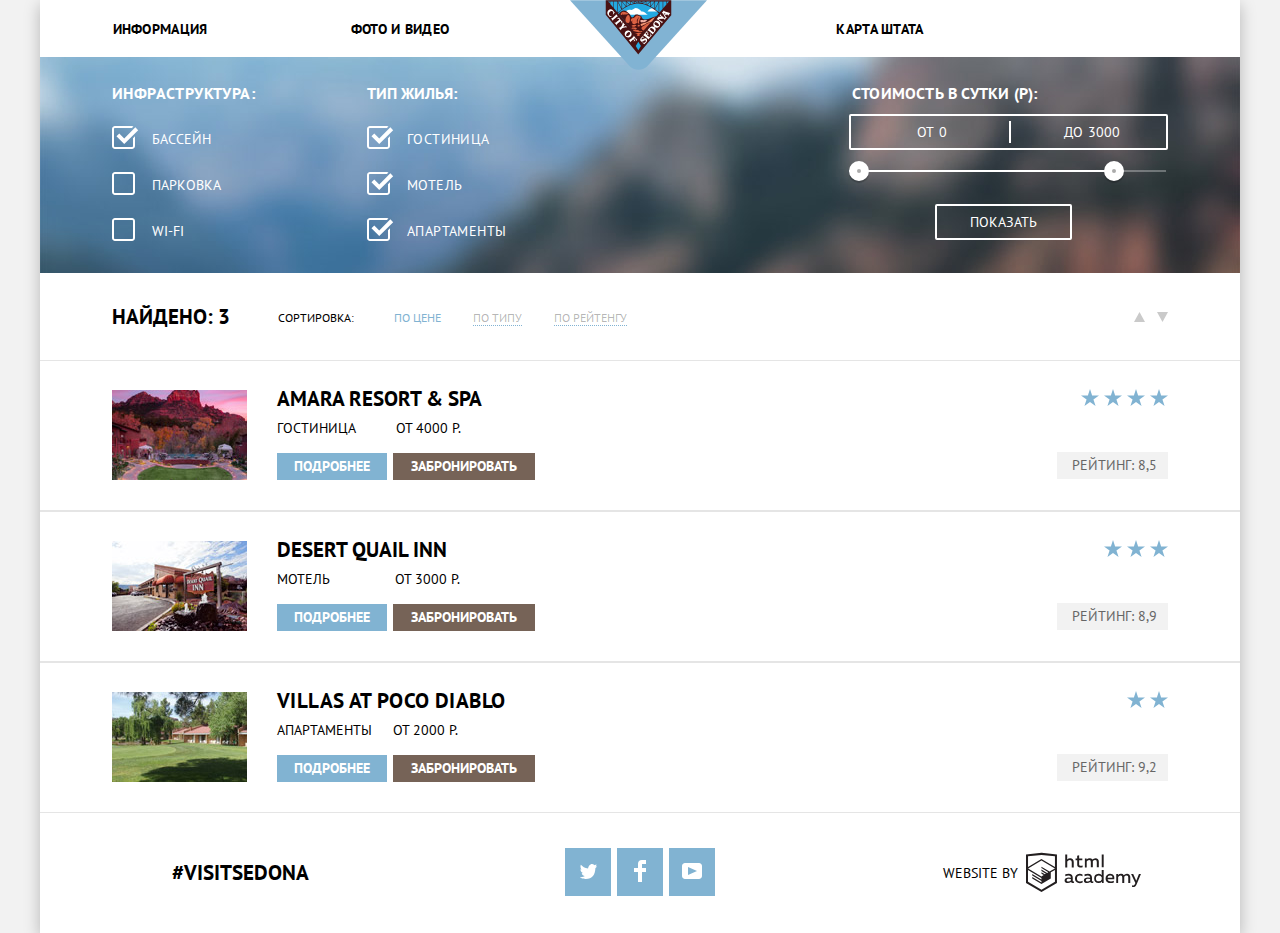
==== commit 2a7c4ecc: "исправлен перенос текста в блоках и пункт меню" ====
--- a/catalog.html
+++ b/catalog.html
@@ -21,7 +21,6 @@
                     <li><a href="#">Фото и видео</a></li>
                     <li></li>
                     <li><a href="#">Карта штата</a></li>
-                    <li><a href="#" class="active">Гостиницы</a></li>
                 </ul>
             </nav>
         </header>
--- a/css/index.css
+++ b/css/index.css
@@ -74,7 +74,14 @@
     text-align: center;
     text-decoration: none;
     color: #000000;
-}
+    letter-spacing: 0.3px;
+}
+
+.list-item:last-child a {
+    padding-left: 18px;
+}
+
+
 
 
 .navigation-list a:hover {
@@ -85,8 +92,13 @@
     color: rgba(0, 0, 0, 0.3);
 }
 
-a.active {
+.navigation-list a .active {
     color: #766357;
+}
+
+.navigation-list a.list-item-active {
+    padding-bottom: 17px;
+    padding-left: 20px;
 }
 
 .page-top-background {
@@ -248,6 +260,22 @@
 .advantages-list-item:nth-child(2) .list-item-content {
     order: 1;
 }
+
+.advantages-list-item:nth-child(2) .list-item-content {
+    padding-left: 48px;
+    padding-right: 49px;
+}
+
+.advantages-list-item:nth-child(2) .item-content-number::before {
+    top: 10px;
+    left: 127px;
+}
+
+.advantages-list-item:nth-child(2) .item-content-number::after {
+    top: 10px;
+    left: 168px;
+}
+
 
 .item-content-description {
     margin: 0;
@@ -388,7 +416,7 @@
     padding-top: 32px;
     padding-bottom: 33px;
     margin: 0 auto;
-    margin-top: 45px;
+    margin-top: 46px;
     border: 0;
 }
 
@@ -408,9 +436,9 @@
     width: 568px;
     padding: 55px;
     padding-top: 56px;
-    margin: 0 auto;
-    position: absolute;
-    left: 315px;
+    position: absolute;
+    left: 50%;
+    margin-left: -284px;
     box-shadow: 0px 7px 15px 0 rgba(0, 1, 1, 0.15);
     background-color: #ffffff;
     
@@ -428,19 +456,23 @@
 
 .form-item:nth-child(3) {
    width: 50%;
+   display: flex;
 }
 
 .form-item:nth-child(3) label {
-    margin-right: 37px;
+    margin-right: 42px;
+    align-self: center;
 }
 
 .form-item:nth-child(4) {
     width: 50%;
+    display: flex;
 }
 
 .form-item:nth-child(4) label {
-    margin-right: 22px;
+    margin-right: 28px;
     margin-left: 51px;
+    align-self: center;
 }
 
 .form-item label {
@@ -465,13 +497,39 @@
 }
 
 .form-item input[type="number"] {
-    width: 114px;
+    width: 38px;
+    height: 38px;
     text-align: center;
 }
 
 .form-item input:nth-child(-n+2) {
     width: 346px;
     height: 38px;
+    text-transform: uppercase;
+    position: relative;
+}
+
+.calendar-icon-image {
+    position: absolute;
+    content: "";
+    top: 64px;
+    left: 484px;
+    cursor: pointer;
+}
+
+.form-item:nth-child(2) .calendar-icon-image {
+    position: absolute;
+    content: "";
+    top: 131px;
+    left: 484px;
+}
+
+.calendar-icon-image:hover path {
+     fill: #000000;
+}
+
+.calendar-icon-image:active path {
+    fill: #81b3d2;
 }
 
 .form-item input:hover {
@@ -485,10 +543,74 @@
     background-color: #ffffff;
 }
 
+.minus-btn {
+    width: 38px;
+    height: 38px;
+    border: 0;
+    background-color: #f2f2f2;
+    padding: 0;
+    position: relative;
+}
+
+.minus-btn::before {
+    position: absolute;
+    content: "";
+    width: 11px;
+    height: 3px;
+    background-color: #a9a9a9;
+    left: 13px;
+}
+
+.minus-btn:hover::before {
+    background-color: #000000;
+}
+
+.minus-btn:active::before {
+    background-color: #81b3d2;
+}
+
+.plus-btn {
+    width: 38px;
+    height: 38px;
+    border: 0;
+    background-color: #f2f2f2; 
+    padding: 0;
+    position: relative;
+}
+
+.plus-btn::before {
+    position: absolute;
+    content: "";
+    width: 11px;
+    height: 3px;
+    background-color: #a9a9a9;
+    left: 13px;
+}
+
+.plus-btn::after {
+    position: absolute;
+    content: "";
+    width: 11px;
+    height: 3px;
+    background-color: #a9a9a9;
+    left: 13px;
+    transform: rotate(90deg);
+}
+
+.plus-btn:hover::before,
+.plus-btn:hover::after {
+    background-color: #000000;
+}
+
+.plus-btn:active::before,
+.plus-btn:active::after {
+    background-color: #81b3d2;
+}
+
 .search-btn {
     width: 458px;
     height: 58px;
-    margin-top: 24px;
+    margin-top: 25px;
     border: 0;
     background-color: #81b3d2;
 }
@@ -506,7 +628,7 @@
 display: block;
 }
 
-.main-footer {
+footer.main-footer {
     display: flex;
     padding-bottom: 34px;
     margin-top: -119px;
@@ -526,13 +648,18 @@
     color: #000000;
 }
 
+.social-tag a {
+    color: #000000;
+    text-decoration: none;
+}
+
 .socail-contacts {
     display: flex;
     flex-wrap: wrap;
     width: 150px;
     padding: 0;
     margin: 0;
-    margin-top: 36px;
+    margin-top: 35px;
     justify-content: space-between;
     list-style: none;
 }
@@ -544,6 +671,7 @@
     justify-content: center;
     align-items: center;
     background-color: #81b3d2;
+    padding-top: 4px;
 }
 
 .social-btn:hover,
@@ -590,9 +718,9 @@
 .catalog-search form {
     display: flex;
     min-height: 216px;
-    padding-top: 28px;
+    padding-top: 26px;
     padding-right: 72px;
-    padding-bottom: 6px;
+    padding-bottom: 0px;
     padding-left: 72px;
     justify-content: space-between;
     background-color: #728aa0;
@@ -816,9 +944,6 @@
 .toggle-max {
     left: 80%;
 }
-
-
-
 
 
 .filter-btn {
@@ -838,7 +963,6 @@
 }
 
 
-
 .filter-btn:hover {
     color: #000000;
     background-color: #ffffff;
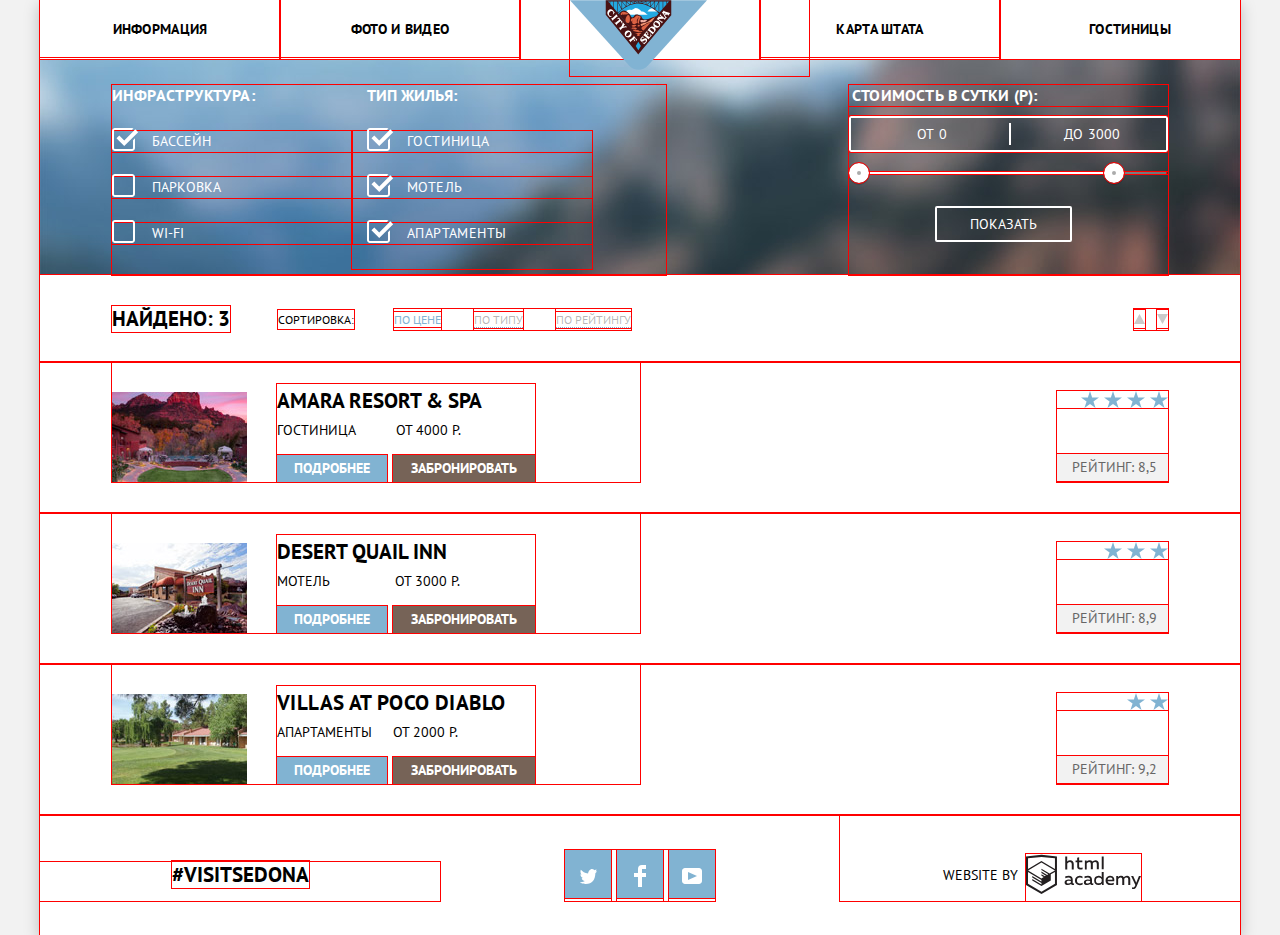
==== commit 40898cb8: "Добавляет префиксы" ====
--- a/catalog.html
+++ b/catalog.html
@@ -21,6 +21,7 @@
                     <li><a href="#">Фото и видео</a></li>
                     <li></li>
                     <li><a href="#">Карта штата</a></li>
+                    <li><a href="#" class="active list-item-active">Гостиницы</a></li>
                 </ul>
             </nav>
         </header>
@@ -95,7 +96,7 @@
                     <ul class="sort-type-list">
                         <li class="sort-type-item"><a href="#" class="sort-type-item-selected">По цене</a></li>
                         <li class="sort-type-item"><a href="#">По типу</a></li>
-                        <li class="sort-type-item"><a href="#">По рейтенгу</a></li>
+                        <li class="sort-type-item"><a href="#">По рейтингу</a></li>
                     </ul>
                     <ul class="sort-buttons">
                         <li class="sort-btn sort-low-to-hight">
@@ -186,22 +187,24 @@
             </section>
         </main>
         <footer class="main-footer inner-footer">
-            <p class="social-tag">#Visitsedona</p>
+            <p class="social-tag">
+                <a href="#">#Visitsedona</a>
+            </p>
             <ul class="socail-contacts">
-                <li class="social-btn">
-                    <a href="#">
+                <li>
+                    <a href="#" class="social-btn">
                         <span class="visually-hidden">Седона в Твиттере</span>
                         <svg xmlns="http://www.w3.org/2000/svg" xmlns:xlink="http://www.w3.org/1999/xlink" width="17" height="15" viewBox="0 0 17 15"><path fill="#FFF" d="M10.95.144c1.685-.496 2.984.27 3.577 1.179.673-.231 1.331-.481 2.011-.708a2.345 2.345 0 0 1-.857 1.768c.685.17 1.304-.491 1.304-.491-.169 1-1.006 1.788-1.563 2.024-.231 6.75-3.175 11.217-10.077 11.082h-.446c-.41 0-4.164-.46-4.898-1.887 2.271.196 3.893-.422 4.693-1.177-.96-.3-2.679-.477-2.979-2.95.349.106.564.228 1.19.119C1.705 8.247.374 7.53.448 5.33c.285.328 1.067.536 1.34.472C1.085 5.561-.182 2.442.894.85c1.818 1.854 3.735 3.606 7.152 3.773C8.254 2.33 9.183.793 10.95.144z"/></svg> 
                     </a>
                 </li>
-                <li class="social-btn">
-                    <a href="#">
+                <li>
+                    <a href="#" class="social-btn">
                         <span class="visually-hidden">Седона в Фейсбуке</span>
                         <svg xmlns="http://www.w3.org/2000/svg" width="12" height="22" viewBox="0 0 12 22"><path fill="#FFF" d="M12 4V0H8a4 4 0 0 0-4 4v4H0v4h4v10h4V12h4V8H8V4h4z"/></svg>
                      </a>
                 </li>
-                <li class="social-btn">
-                    <a href="#">
+                <li>
+                    <a href="#" class="social-btn">
                          <span class="visually-hidden">Седона на Ютьюбе</span>
                          <svg xmlns="http://www.w3.org/2000/svg" xmlns:xlink="http://www.w3.org/1999/xlink" width="20" height="16" viewBox="0 0 20 16"><path fill="#FFF" d="M17 0H3C1.35 0 0 1.35 0 3v10c0 1.65 1.35 3 3 3h14c1.65 0 3-1.35 3-3V3c0-1.65-1.35-3-3-3zM6.027 11.998V4.002L15.014 8l-8.987 3.998z"/></svg>
                     </a>
--- a/css/index.css
+++ b/css/index.css
@@ -1,10 +1,13 @@
 html {
-    box-sizing: border-box;
-}
+    -webkit-box-sizing: border-box;
+            box-sizing: border-box;
+}
+
 *, 
 *::before,
 *::after { 
-    box-sizing: inherit; 
+    -webkit-box-sizing: inherit; 
+            box-sizing: inherit; 
 }
 
 body {
@@ -15,6 +18,12 @@
     text-transform: uppercase;
     color: #000000;
     background-color: #f2f2f2;
+    min-width: 1200px;
+}
+
+.img {
+    max-width: 100%;
+    height: auto;
 }
 
 .visually-hidden {
@@ -23,17 +32,24 @@
     margin: -1px;
     position: absolute;
     clip: rect(0 0 0 0);
+    font-size: 0;
 }
 
 .layout {
     width: 1200px;
     margin: 0 auto;
-    box-shadow: 0px 5px 15px 0 rgba(0, 1, 1, 0.25);
+    -webkit-box-shadow: 0px 5px 15px 0 rgba(0, 1, 1, 0.25);
+            box-shadow: 0px 5px 15px 0 rgba(0, 1, 1, 0.25);
 }
 
 .main-header { 
-    display: flex;
-    flex-direction: row;
+    display: -webkit-box; 
+    display: -ms-flexbox; 
+    display: flex;
+    -webkit-box-orient: horizontal;
+    -webkit-box-direction: normal;
+        -ms-flex-direction: row;
+            flex-direction: row;
     position: relative;
     background-color: #ffffff;
 }
@@ -48,12 +64,17 @@
 
 
 .navigation-list {
-    display: flex;
-    flex-direction: row;
-    flex-wrap: wrap;
+    display: -webkit-box;
+    display: -ms-flexbox;
+    display: flex;
+    -ms-flex-wrap: wrap;
+        flex-wrap: wrap;
+    -webkit-box-orient: horizontal;
+    -webkit-box-direction: normal;
+        -ms-flex-direction: row;
+            flex-direction: row;
     padding: 0;
     margin: 0;
-    justify-content: space-between;
     list-style: none;
 }
 
@@ -75,6 +96,9 @@
     text-decoration: none;
     color: #000000;
     letter-spacing: 0.3px;
+    overflow: hidden;
+    -o-text-overflow: ellipsis;
+       text-overflow: ellipsis;
 }
 
 .list-item:last-child a {
@@ -149,8 +173,11 @@
 }
 
 .advantages-list {
-    display: flex;
-    flex-wrap: wrap;
+    display: -webkit-box;
+    display: -ms-flexbox;
+    display: flex;
+    -ms-flex-wrap: wrap;
+        flex-wrap: wrap;
     padding: 0;
     margin: 0;
     margin-top: 51px;
@@ -160,8 +187,11 @@
 }
 
 .advantages-list-item {
-    display: flex;
-    flex-wrap: wrap;
+    display: -webkit-box;
+    display: -ms-flexbox;
+    display: flex;
+    -ms-flex-wrap: wrap;
+        flex-wrap: wrap;
 
 
 }
@@ -258,7 +288,9 @@
 }
 
 .advantages-list-item:nth-child(2) .list-item-content {
-    order: 1;
+    -webkit-box-ordinal-group: 2;
+        -ms-flex-order: 1;
+            order: 1;
 }
 
 .advantages-list-item:nth-child(2) .list-item-content {
@@ -286,6 +318,8 @@
 
 
 .advantages-description-list {
+    display: -webkit-box;
+    display: -ms-flexbox;
     display: flex;
     padding: 0;
     margin: 0;
@@ -430,16 +464,21 @@
 }
 
 .search form {
-    display: flex;
-    flex-wrap: wrap;
-    box-sizing: border-box;
+    display: -webkit-box;
+    display: -ms-flexbox;
+    display: flex;
+    -ms-flex-wrap: wrap;
+        flex-wrap: wrap;
+    -webkit-box-sizing: border-box;
+            box-sizing: border-box;
     width: 568px;
     padding: 55px;
     padding-top: 56px;
     position: absolute;
     left: 50%;
     margin-left: -284px;
-    box-shadow: 0px 7px 15px 0 rgba(0, 1, 1, 0.15);
+    -webkit-box-shadow: 0px 7px 15px 0 rgba(0, 1, 1, 0.15);
+            box-shadow: 0px 7px 15px 0 rgba(0, 1, 1, 0.15);
     background-color: #ffffff;
     
 }
@@ -456,23 +495,31 @@
 
 .form-item:nth-child(3) {
    width: 50%;
+   display: -webkit-box;
+   display: -ms-flexbox;
    display: flex;
 }
 
 .form-item:nth-child(3) label {
     margin-right: 42px;
-    align-self: center;
+    -ms-flex-item-align: center;
+        -ms-grid-row-align: center;
+        align-self: center;
 }
 
 .form-item:nth-child(4) {
     width: 50%;
+    display: -webkit-box;
+    display: -ms-flexbox;
     display: flex;
 }
 
 .form-item:nth-child(4) label {
     margin-right: 28px;
     margin-left: 51px;
-    align-self: center;
+    -ms-flex-item-align: center;
+        -ms-grid-row-align: center;
+        align-self: center;
 }
 
 .form-item label {
@@ -483,11 +530,11 @@
 
 .form-item:nth-child(1) label {
     margin-right: 20px;
-
-}
+}
+
 
 .form-item input {
-    padding-top: 8px;
+    padding-top: 5px;
     padding-bottom: 6px;
     padding-left: 14px;
     border: 0; 
@@ -496,11 +543,18 @@
 
 }
 
-.form-item input[type="number"] {
+.form-item:nth-child(3) input[type="text"],
+.form-item:nth-child(4) input[type="text"] {
     width: 38px;
     height: 38px;
     text-align: center;
 }
+
+.form-item input[name="adults-number"],
+.form-item input[name="kids-number"] {
+    padding-left: 0;
+}
+
 
 .form-item input:nth-child(-n+2) {
     width: 346px;
@@ -594,7 +648,9 @@
     height: 3px;
     background-color: #a9a9a9;
     left: 13px;
-    transform: rotate(90deg);
+    -webkit-transform: rotate(90deg);
+        -ms-transform: rotate(90deg);
+            transform: rotate(90deg);
 }
 
 .plus-btn:hover::before,
@@ -629,10 +685,14 @@
 }
 
 footer.main-footer {
+    display: -webkit-box;
+    display: -ms-flexbox;
     display: flex;
     padding-bottom: 34px;
     margin-top: -119px;
-    justify-content: space-between;
+    -webkit-box-pack: justify;
+        -ms-flex-pack: justify;
+            justify-content: space-between;
     position: relative;  
     background-color: rgba(255, 255, 255, 0.9);
 }
@@ -654,22 +714,38 @@
 }
 
 .socail-contacts {
-    display: flex;
-    flex-wrap: wrap;
+    display: -webkit-box;
+    display: -ms-flexbox;
+    display: flex;
+    -ms-flex-wrap: wrap;
+        flex-wrap: wrap;
     width: 150px;
     padding: 0;
     margin: 0;
     margin-top: 35px;
-    justify-content: space-between;
     list-style: none;
 }
 
+.socail-contacts li {
+    margin-right: 6px;
+}
+
+.socail-contacts li:nth-child(3n) {
+    margin-right: 0;
+}
+
 .social-btn { 
+    display: -webkit-box; 
+    display: -ms-flexbox; 
     display: flex;
     width: 46px;
     height: 48px;
-    justify-content: center;
-    align-items: center;
+    -webkit-box-pack: center;
+        -ms-flex-pack: center;
+            justify-content: center;
+    -webkit-box-align: center;
+        -ms-flex-align: center;
+            align-items: center;
     background-color: #81b3d2;
     padding-top: 4px;
 }
@@ -684,6 +760,8 @@
 }
 
 .copyright {
+    display: -webkit-box;
+    display: -ms-flexbox;
     display: flex;
     width: 400px;
     margin: 0;
@@ -716,13 +794,17 @@
 
 
 .catalog-search form {
+    display: -webkit-box;
+    display: -ms-flexbox;
     display: flex;
     min-height: 216px;
     padding-top: 26px;
     padding-right: 72px;
     padding-bottom: 0px;
     padding-left: 72px;
-    justify-content: space-between;
+    -webkit-box-pack: justify;
+        -ms-flex-pack: justify;
+            justify-content: space-between;
     background-color: #728aa0;
     background-image: url("../img/filter-background.jpg");
     background-repeat: no-repeat;
@@ -731,13 +813,20 @@
 }
 
 .filter-column {
+    display: -webkit-box;
+    display: -ms-flexbox;
     display: flex;
     width: 554px;
 }
 
 .filter-infrastructure {
-    display: flex;
-    flex-direction: column;
+    display: -webkit-box;
+    display: -ms-flexbox;
+    display: flex;
+    -webkit-box-orient: vertical;
+    -webkit-box-direction: normal;
+        -ms-flex-direction: column;
+            flex-direction: column;
     width: 240px;
 }
 
@@ -757,8 +846,22 @@
     margin-bottom: 25px;
 }
 
+.filter-checkbox + label::before {
+    cursor: pointer;
+}
+
 .filter-checkbox:checked + label::before {
     background-image: url("../img/checkbox-on.svg");
+}
+
+
+.filter-checkbox:focus + label::before {
+    outline: 5px auto -webkit-focus-ring-color;
+}
+
+.filter-checkbox:focus:checked + label::before {
+    outline: 5px auto -webkit-focus-ring-color;
+    outline: thin dotted;
 }
 
 .filter-checkbox:disabled + label::before {
@@ -812,8 +915,13 @@
 
 
 .filter-accommodation {
-    display: flex;
-    flex-direction: column;
+    display: -webkit-box;
+    display: -ms-flexbox;
+    display: flex;
+    -webkit-box-orient: vertical;
+    -webkit-box-direction: normal;
+        -ms-flex-direction: column;
+            flex-direction: column;
     width: 240px;
 }
 
@@ -927,7 +1035,8 @@
     top: -9px;
     border: 8px solid #ffffff;
     border-radius: 50%;
-    box-shadow: 0 2px 1px 0 rgba(0, 1, 1, 0.2);
+    -webkit-box-shadow: 0 2px 1px 0 rgba(0, 1, 1, 0.2);
+            box-shadow: 0 2px 1px 0 rgba(0, 1, 1, 0.2);
     background-color: #ababab;
     cursor: pointer;
 }
@@ -969,12 +1078,16 @@
 }
 
 .search-results-sort {
+    display: -webkit-box;
+    display: -ms-flexbox;
     display: flex;
     padding-top: 31px;
     padding-right: 72px;
     padding-bottom: 30px;
     padding-left: 72px;
-    align-items: center;
+    -webkit-box-align: center;
+        -ms-flex-align: center;
+            align-items: center;
     background-color: #ffffff;
 }
 
@@ -995,6 +1108,8 @@
 }
 
 .sort-type-list {
+    display: -webkit-box;
+    display: -ms-flexbox;
     display: flex;
     padding: 0;
     margin: 0;
@@ -1003,12 +1118,15 @@
 }
 
 .sort-type-item {
-    margin-left: 32px;
+    margin-left: 33px;
 }
 
 .sort-type-item:first-child {
     margin-left: 0;
 }
+
+
+
 
 .sort-type-item a {
     border-bottom: 1px dotted #81b3d2;
@@ -1033,10 +1151,12 @@
 }
 
 .sort-buttons {
+    display: -webkit-box;
+    display: -ms-flexbox;
     display: flex;
     padding: 0;
     margin: 0;
-    margin-left: 507px;
+    margin-left: 503px;
     list-style: none;   
 }
 
@@ -1070,22 +1190,32 @@
 }
 
 .results-item-card {
-    display: flex;
-    justify-content: space-between;
+    display: -webkit-box;
+    display: -ms-flexbox;
+    display: flex;
+    -webkit-box-pack: justify;
+        -ms-flex-pack: justify;
+            justify-content: space-between;
 }
 
 .item-card-column img {
-    box-sizing: content-box;
+    -webkit-box-sizing: content-box;
+            box-sizing: content-box;
     padding-top: 29px;
 }
 .item-card-column {
+    display: -webkit-box;
+    display: -ms-flexbox;
     display: flex;
     width: 528px;
 }
 
 .item-card-inner-wrapper {
-    display: flex;
-    flex-wrap: wrap;
+    display: -webkit-box;
+    display: -ms-flexbox;
+    display: flex;
+    -ms-flex-wrap: wrap;
+        flex-wrap: wrap;
     
     width: 258px;
     margin-top: 21px;
@@ -1182,9 +1312,13 @@
 }
 
 .item-rating-stars {
-    display: flex;
-    margin: 0;
-    justify-content: flex-end;
+    display: -webkit-box;
+    display: -ms-flexbox;
+    display: flex;
+    margin: 0;
+    -webkit-box-pack: end;
+        -ms-flex-pack: end;
+            justify-content: flex-end;
     
 }
 
@@ -1220,3 +1354,8 @@
     position: static;
     background-color: #ffffff;
 }
+
+
+div,section,a,ul,li,p,footer,header {
+    outline: 1px solid red;
+    }